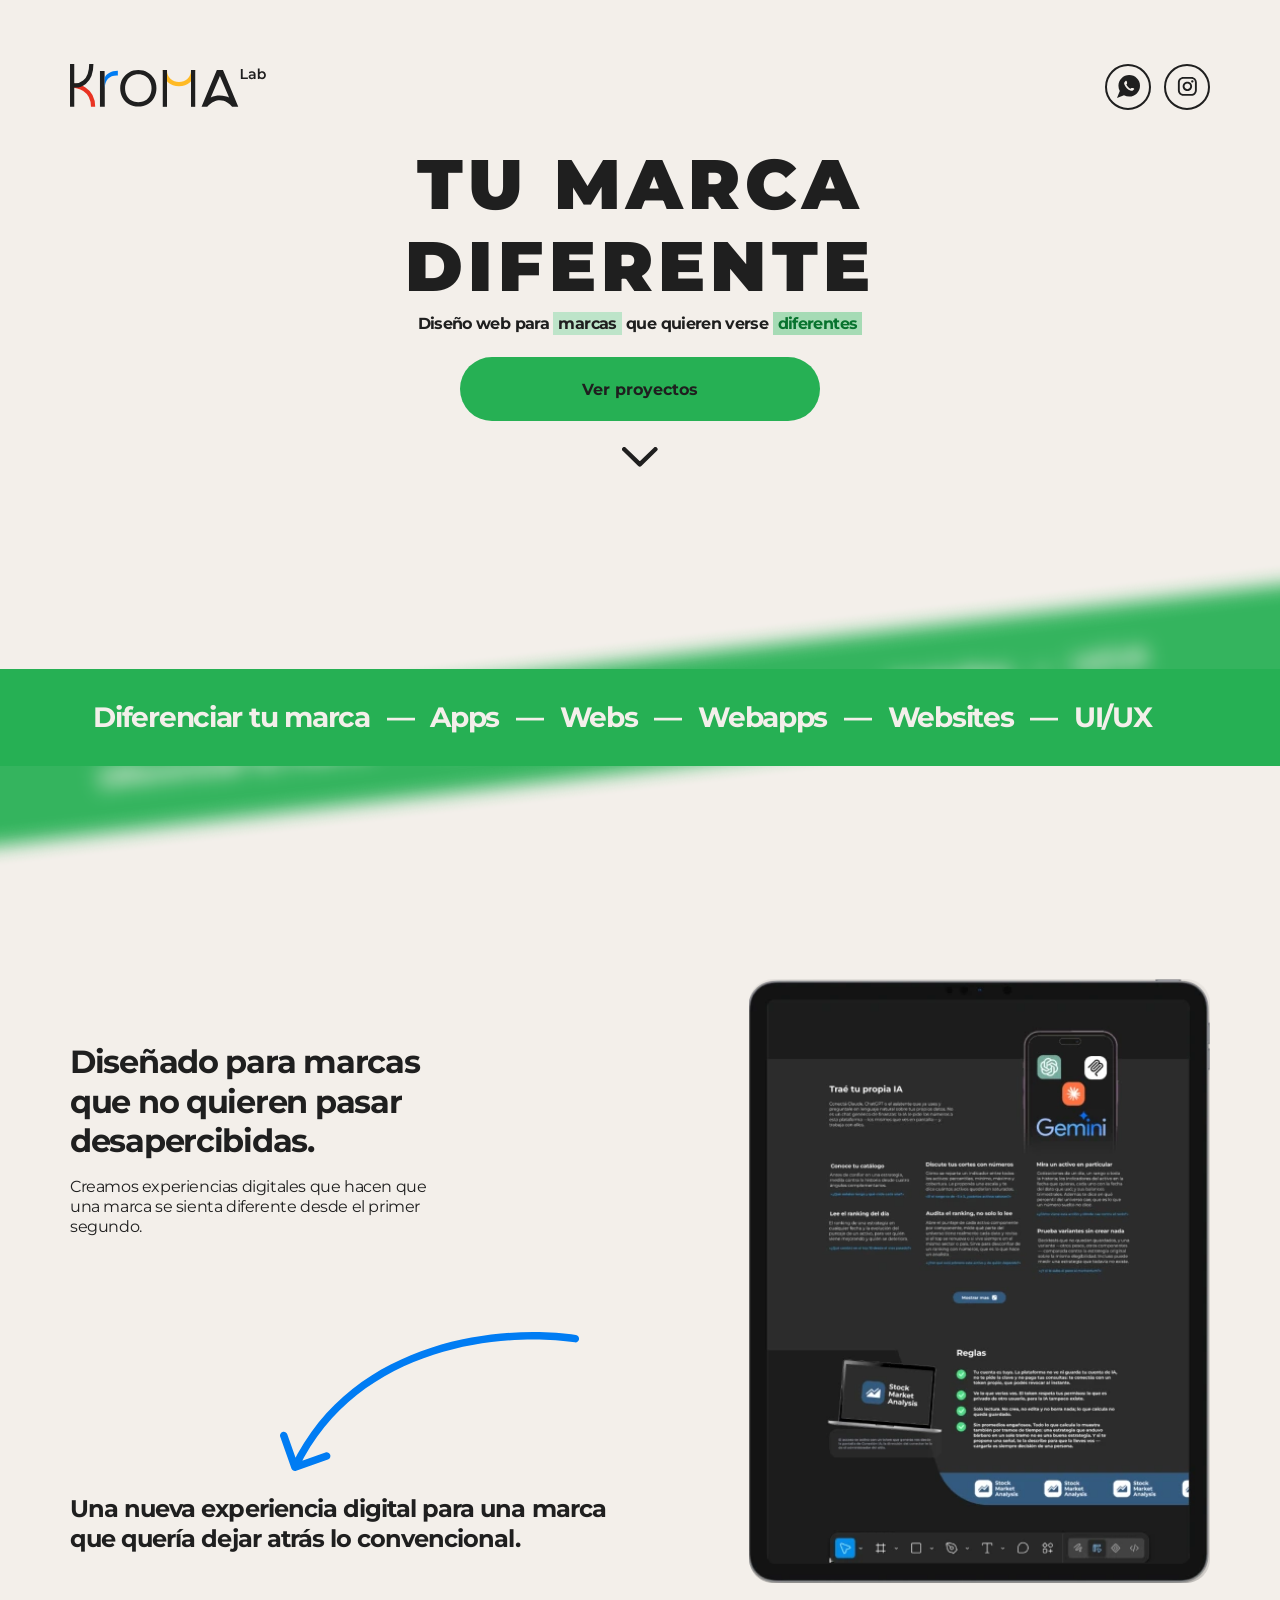
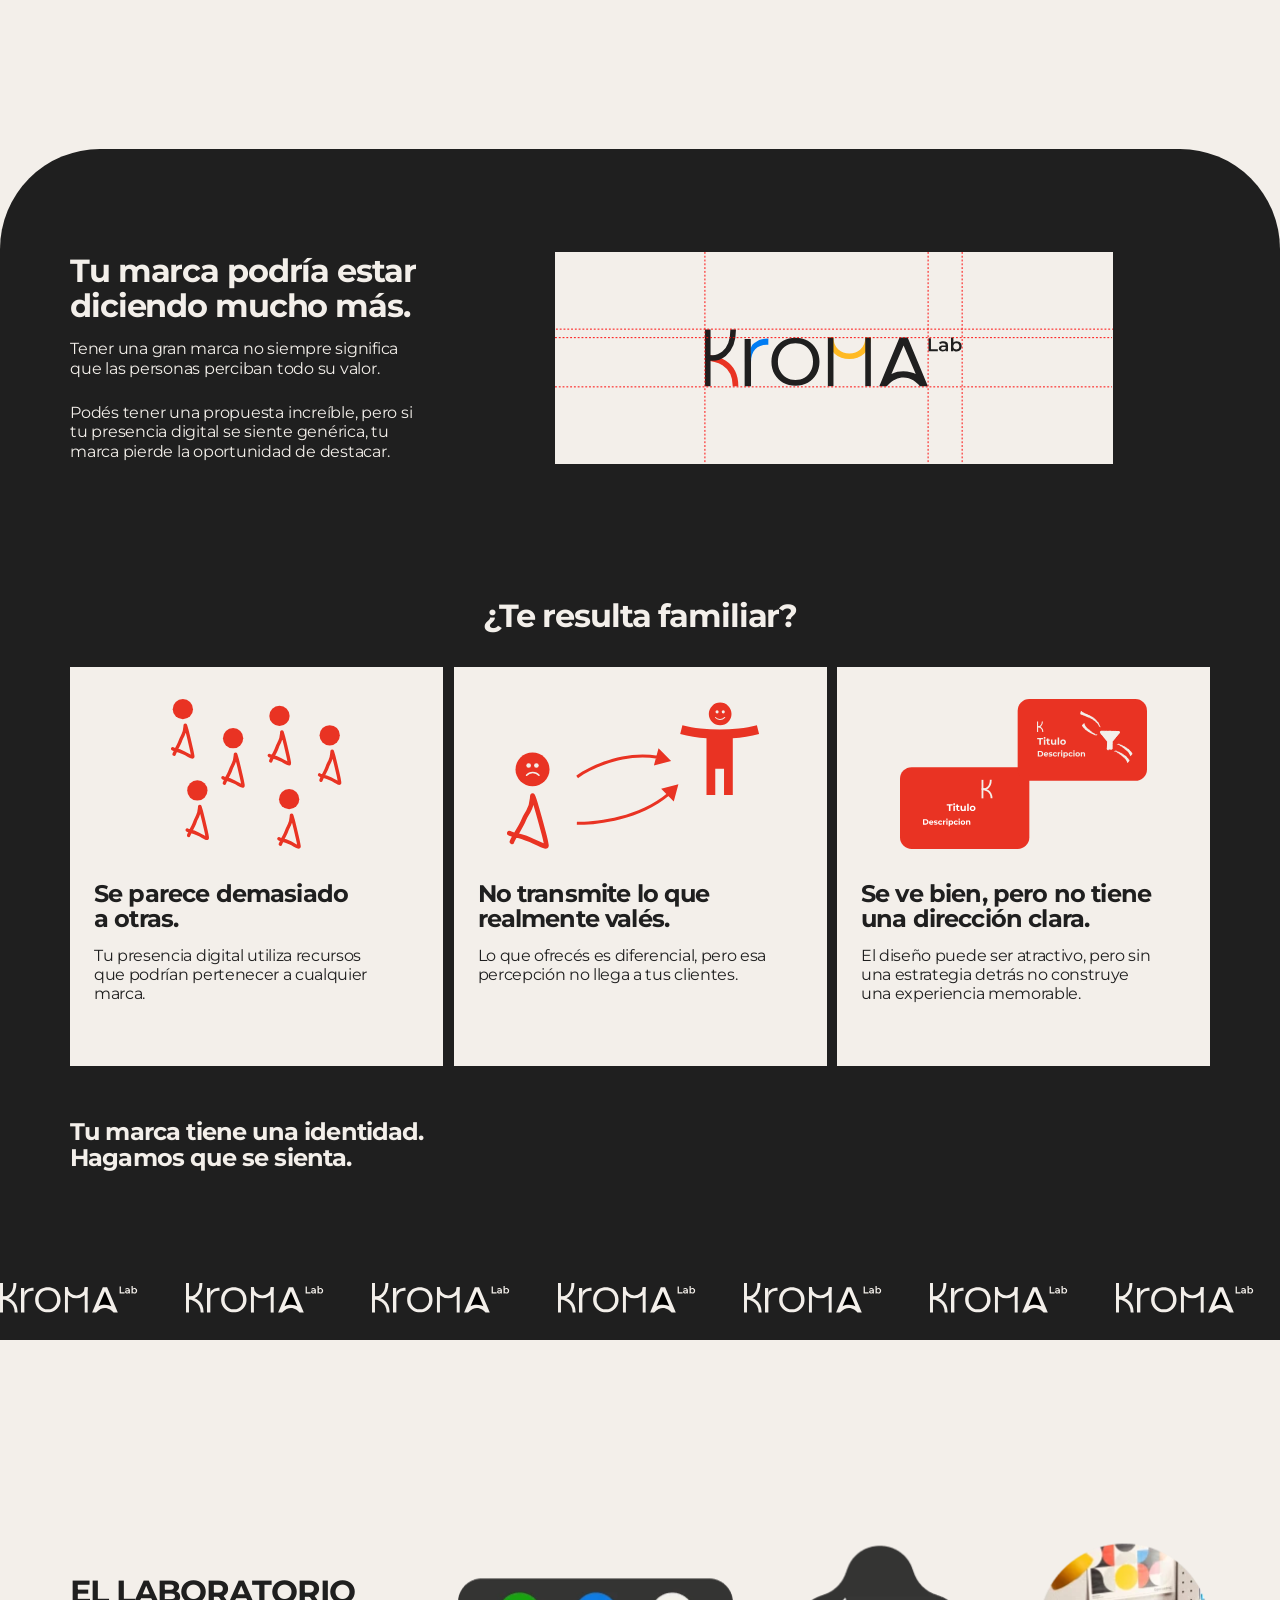
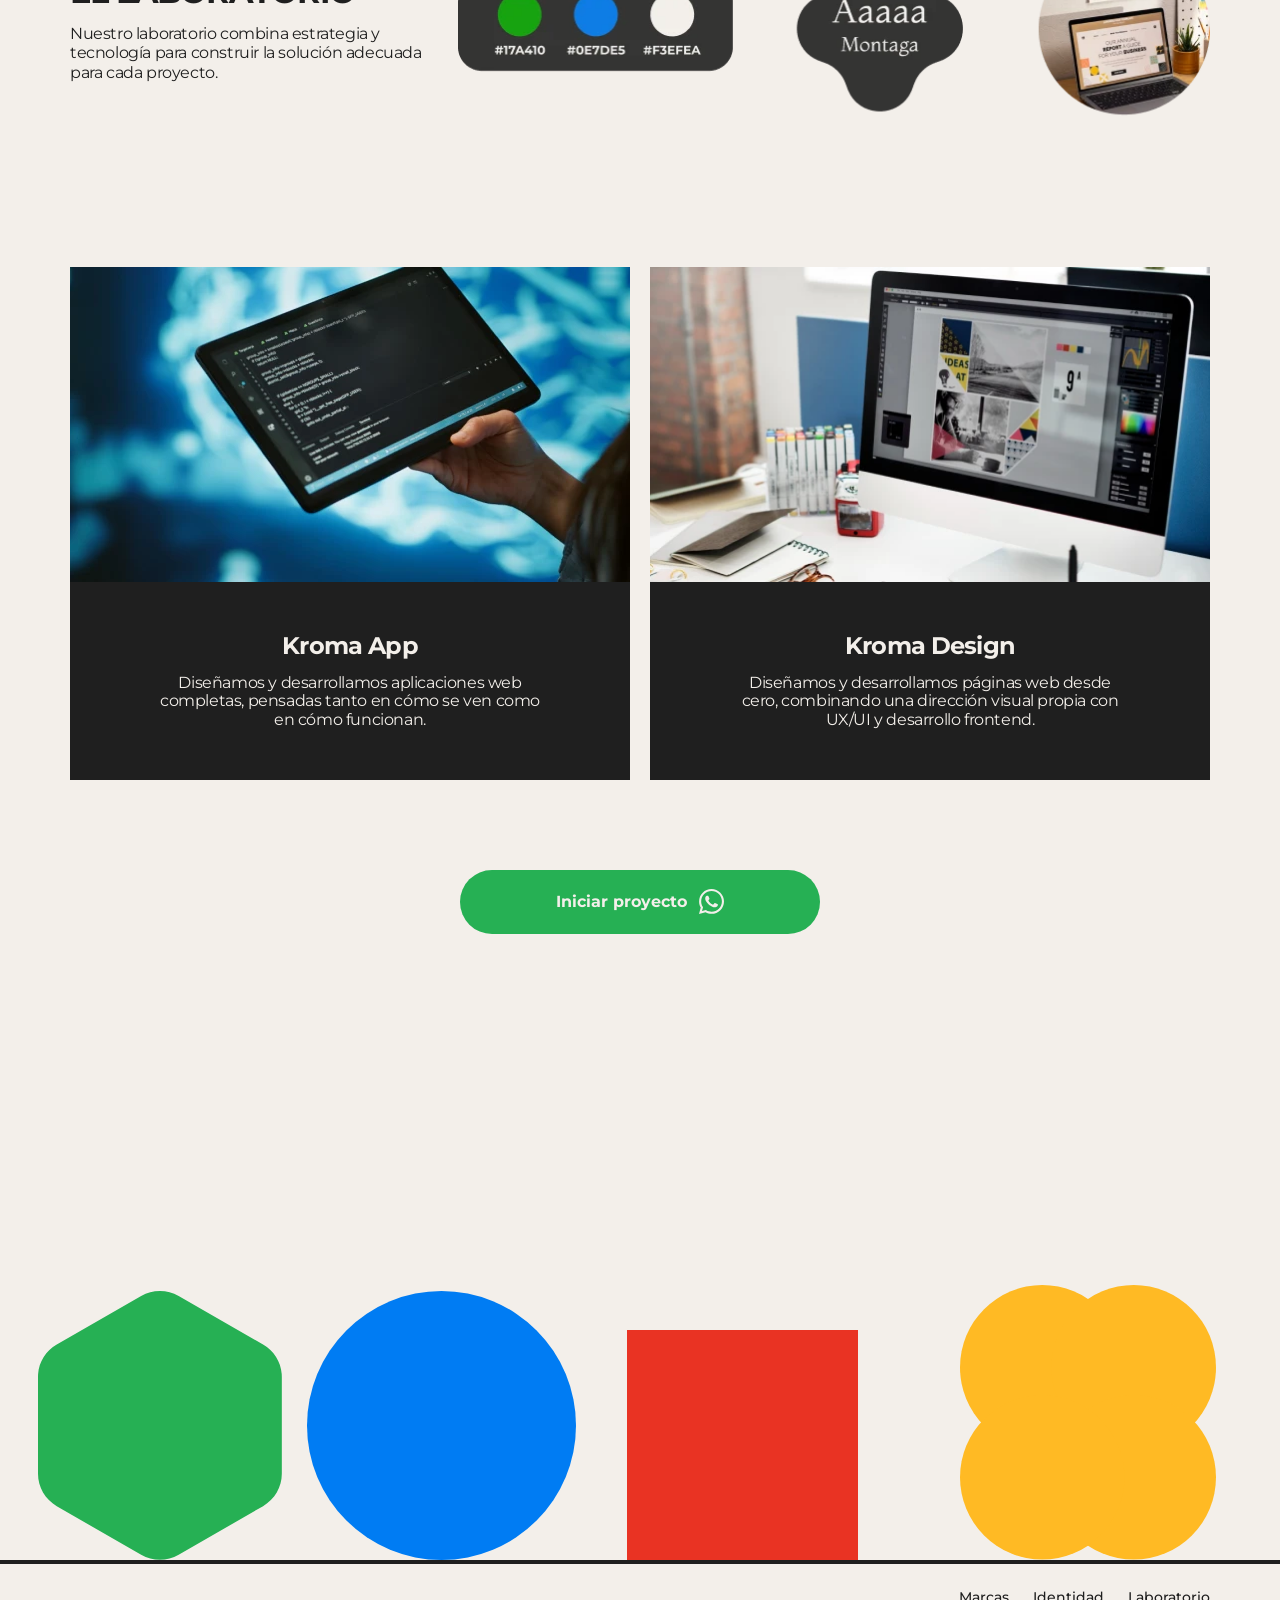
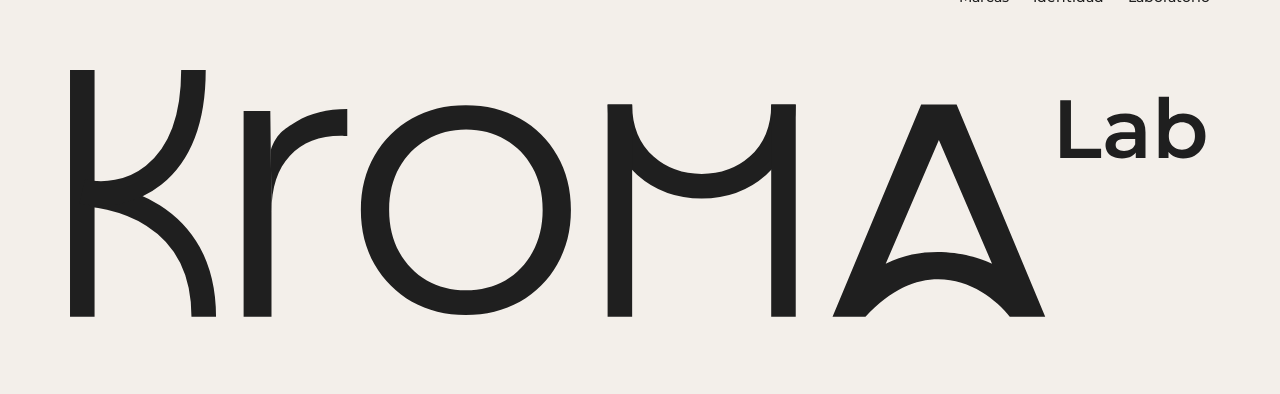
==== index.html @ a5d794af "first commit" ====
<!doctype html>
<html lang="es">
  <head>
    <meta charset="UTF-8" />
    <meta name="viewport" content="width=device-width, initial-scale=1.0" />
    <meta name="description" content="Kroma Lab — Diseño web para marcas diferentes." />
    <title>Kroma Lab — Tu marca diferente</title>
    <link rel="preconnect" href="https://fonts.googleapis.com" />
    <link rel="preconnect" href="https://fonts.gstatic.com" crossorigin />
    <link href="https://fonts.googleapis.com/css2?family=Montserrat:wght@500;600;700;800;900&display=swap" rel="stylesheet" />
    <link rel="stylesheet" href="css/styles.css" />
  </head>
  <body>
    <main class="hero" id="inicio">
      <header class="site-header">
        <a class="brand" href="#inicio" aria-label="Kroma Lab, inicio">
          <img src="assets/logos/logo-kroma-color.svg" alt="Kroma Lab" />
        </a>
        <nav class="social-links" aria-label="Redes sociales">
          <a href="https://wa.me/" target="_blank" rel="noreferrer" aria-label="WhatsApp">
            <img src="assets/icono-redes-sociales/whatsapp.svg" alt="" />
          </a>
          <a href="https://www.instagram.com/" target="_blank" rel="noreferrer" aria-label="Instagram">
            <img src="assets/icono-redes-sociales/instagram.svg" alt="" />
          </a>
        </nav>
      </header>

      <section class="hero-content" aria-labelledby="hero-title">
        <h1 id="hero-title" class="putty-title" data-putty>
          <span>Tu marca</span>
          <span>diferente</span>
        </h1>
        <p class="intro">Diseño web para <mark>marcas</mark> que quieren verse <mark>diferentes</mark></p>
        <a class="projects-button" href="#proyectos">
          <span class="button-label">Ver proyectos</span>
          <span class="button-blob" aria-hidden="true"></span>
        </a>
        <a class="scroll-arrow" href="#proyectos" aria-label="Ver proyectos">
          <img src="assets/flechas/flechas.svg" alt="" />
        </a>
      </section>

      <section class="ticker-area" id="proyectos" aria-label="Servicios de Kroma Lab">
        <div class="ticker ticker-shadow" aria-hidden="true">
          <div class="ticker-track">
            <span>Diferenciar tu marca <i>—</i> Apps <i>—</i> Webs <i>—</i> Webapps <i>—</i> Websites <i>—</i> UI/UX</span>
          </div>
        </div>
        <div class="ticker ticker-main">
          <div class="ticker-track">
            <span>Diferenciar tu marca <i>—</i> Apps <i>—</i> Webs <i>—</i> Webapps <i>—</i> Websites <i>—</i> UI/UX</span>
          </div>
        </div>
      </section>

      <section class="section-one" id="marcas" aria-labelledby="section-one-title">
        <div class="section-one-grid">
          <div class="section-one-copy scroll-reveal">
            <h2 id="section-one-title">Diseñado para marcas<br>que no quieren pasar<br>desapercibidas.</h2>
            <p>Creamos experiencias digitales que hacen que una marca se sienta diferente desde el primer segundo.</p>
          </div>

          <img class="section-arrow" src="assets/seccion1/flecha.svg?v=downleft" alt="" aria-hidden="true">

          <p class="section-one-statement scroll-reveal" style="--reveal-delay: 180ms">Una nueva experiencia digital para una marca que quería dejar atrás lo convencional.</p>

          <img class="device-showcase scroll-reveal scroll-reveal-scale" style="--reveal-delay: 140ms" src="assets/seccion1/tablet.webp" alt="Vista previa de una experiencia digital en tablet">
        </div>
      </section>

      <section class="section-two" id="identidad" aria-labelledby="section-two-title">
        <div class="section-two-grid">
          <div class="section-two-intro scroll-reveal">
            <h2 id="section-two-title">Tu marca podría estar<br>diciendo mucho más.</h2>
            <p>Tener una gran marca no siempre significa que las personas perciban todo su valor.</p>
            <p>Podés tener una propuesta increíble, pero si tu presencia digital se siente genérica, tu marca pierde la oportunidad de destacar.</p>
          </div>

          <img class="brand-grid-image scroll-reveal scroll-reveal-scale" style="--reveal-delay: 120ms" src="assets/seccion2/logo-kroma.svg" alt="Construcción de la identidad visual Kroma Lab">

          <h3 class="familiar-title scroll-reveal" style="--reveal-delay: 80ms">¿Te resulta familiar?</h3>

          <div class="problem-cards">
            <article class="problem-card scroll-reveal" style="--reveal-delay: 0ms">
              <img src="assets/seccion2/img-card-1.svg" alt="Ilustración de personas similares">
              <h4>Se parece demasiado<br>a otras.</h4>
              <p>Tu presencia digital utiliza recursos que podrían pertenecer a cualquier marca.</p>
            </article>
            <article class="problem-card scroll-reveal" style="--reveal-delay: 130ms">
              <img src="assets/seccion2/img-card-2.svg" alt="Ilustración de una marca sin dirección">
              <h4>No transmite lo que<br>realmente valés.</h4>
              <p>Lo que ofrecés es diferencial, pero esa percepción no llega a tus clientes.</p>
            </article>
            <article class="problem-card scroll-reveal" style="--reveal-delay: 260ms">
              <img src="assets/seccion2/img-card-3.svg" alt="Ilustración de tarjetas sin conexión">
              <h4>Se ve bien, pero no tiene<br>una dirección clara.</h4>
              <p>El diseño puede ser atractivo, pero sin una estrategia detrás no construye una experiencia memorable.</p>
            </article>
          </div>

          <p class="section-two-statement scroll-reveal" style="--reveal-delay: 140ms">Tu marca tiene una identidad.<br>Hagamos que se sienta.</p>
        </div>

        <div class="logo-ribbon scroll-reveal" style="--reveal-delay: 260ms" aria-hidden="true">
          <div class="logo-ribbon-track">
            <div class="logo-ribbon-set">
              <img src="assets/seccion2/logo-kroma-blanco.svg" alt=""><img src="assets/seccion2/logo-kroma-blanco.svg" alt=""><img src="assets/seccion2/logo-kroma-blanco.svg" alt=""><img src="assets/seccion2/logo-kroma-blanco.svg" alt=""><img src="assets/seccion2/logo-kroma-blanco.svg" alt=""><img src="assets/seccion2/logo-kroma-blanco.svg" alt=""><img src="assets/seccion2/logo-kroma-blanco.svg" alt=""><img src="assets/seccion2/logo-kroma-blanco.svg" alt=""><img src="assets/seccion2/logo-kroma-blanco.svg" alt=""><img src="assets/seccion2/logo-kroma-blanco.svg" alt=""><img src="assets/seccion2/logo-kroma-blanco.svg" alt=""><img src="assets/seccion2/logo-kroma-blanco.svg" alt="">
            </div>
            <div class="logo-ribbon-set">
              <img src="assets/seccion2/logo-kroma-blanco.svg" alt=""><img src="assets/seccion2/logo-kroma-blanco.svg" alt=""><img src="assets/seccion2/logo-kroma-blanco.svg" alt=""><img src="assets/seccion2/logo-kroma-blanco.svg" alt=""><img src="assets/seccion2/logo-kroma-blanco.svg" alt=""><img src="assets/seccion2/logo-kroma-blanco.svg" alt=""><img src="assets/seccion2/logo-kroma-blanco.svg" alt=""><img src="assets/seccion2/logo-kroma-blanco.svg" alt=""><img src="assets/seccion2/logo-kroma-blanco.svg" alt=""><img src="assets/seccion2/logo-kroma-blanco.svg" alt=""><img src="assets/seccion2/logo-kroma-blanco.svg" alt=""><img src="assets/seccion2/logo-kroma-blanco.svg" alt="">
            </div>
          </div>
        </div>
      </section>

      <section class="section-three" id="laboratorio" aria-labelledby="section-three-title">
        <div class="section-three-grid">
          <div class="section-three-copy scroll-reveal">
            <h2 id="section-three-title">EL LABORATORIO</h2>
            <p>Nuestro laboratorio combina estrategia y tecnología para construir la solución adecuada para cada proyecto.</p>
          </div>
          <img class="lab-image scroll-reveal scroll-reveal-scale" style="--reveal-delay: 120ms" src="assets/seccion3/lab.webp" alt="Universo visual de Kroma Lab">

          <div class="service-cards">
            <article class="service-card scroll-reveal" style="--reveal-delay: 80ms">
              <img src="assets/seccion3/KromaApp.webp" alt="Kroma App">
              <div>
                <h3>Kroma App</h3>
                <p>Diseñamos y desarrollamos aplicaciones web completas, pensadas tanto en cómo se ven como en cómo funcionan.</p>
              </div>
            </article>
            <article class="service-card scroll-reveal" style="--reveal-delay: 180ms">
              <img src="assets/seccion3/KromaDesign.webp" alt="Kroma Design">
              <div>
                <h3>Kroma Design</h3>
                <p>Diseñamos y desarrollamos páginas web desde cero, combinando una dirección visual propia con UX/UI y desarrollo frontend.</p>
              </div>
            </article>
          </div>

          <a class="projects-button lab-cta scroll-reveal" style="--reveal-delay: 230ms" href="https://wa.me/" target="_blank" rel="noreferrer">
            <span class="button-label">Iniciar proyecto <img src="assets/seccion3/icono-whatsapp.svg" alt=""></span>
            <span class="button-blob" aria-hidden="true"></span>
          </a>
        </div>
      </section>

      <section class="pre-footer-shapes" aria-label="Formas decorativas">
        <img class="pre-footer-geometry geometry-green" src="assets/seccion3/geometria4.svg" alt="">
        <img class="pre-footer-geometry geometry-blue" src="assets/seccion3/geometria3.svg" alt="">
        <img class="pre-footer-geometry geometry-red" src="assets/seccion3/geometria2.svg" alt="">
        <img class="pre-footer-geometry geometry-yellow" src="assets/seccion3/geometria1.svg" alt="">
      </section>

      <footer class="site-footer">
        <nav class="footer-nav scroll-reveal" aria-label="Navegación del pie de página">
          <a href="#marcas">Marcas</a>
          <a href="#identidad">Identidad</a>
          <a href="#laboratorio">Laboratorio</a>
        </nav>
        <img class="footer-logo scroll-reveal" style="--reveal-delay: 120ms" src="assets/seccion3/logo-kroma-negro.svg" alt="Kroma Lab">
      </footer>
    </main>
    <script src="js/script.js"></script>
  </body>
</html>
---- css/styles.css ----
:root {
  --cream: #f3efea;
  --ink: #1f1f1f;
  --green: #26b054;
  --red: #e93323;
  --blue: #007cf3;
  --yellow: #ffba24;
  --space-16: 16px;
  --space-24: 24px;
  --space-32: 32px;
}

* { box-sizing: border-box; }

html { scroll-behavior: smooth; }

body {
  margin: 0;
  overflow-x: hidden;
  background: var(--cream);
  color: var(--ink);
  font-family: "Montserrat", Arial, sans-serif;
}

.hero {
  --layout-width: 1140px;
  min-height: 100svh;
  position: relative;
  isolation: isolate;
  overflow: hidden;
}

.site-header {
  width: min(var(--layout-width), calc(100% - 3rem));
  margin: 0 auto;
  padding-top: clamp(2.25rem, 7.1vh, 5.5rem);
  display: grid;
  grid-template-columns: 1fr auto;
  align-items: flex-start;
}

.brand {
  display: block;
  overflow: hidden;
}

.brand img {
  display: block;
  width: clamp(153px, 15.4vw, 238px);
  height: auto;
}

.social-links { display: flex; gap: 13px; }
.social-links a {
  width: 46px;
  height: 46px;
  display: grid;
  place-items: center;
  border: 2px solid var(--ink);
  border-radius: 50%;
  transition: background-color .2s ease;
}
.social-links a:hover, .social-links a:focus-visible {
  background-color: rgb(31 31 31 / 30%);
}
.social-links img { width: 23px; height: 23px; display: block; }

.hero-content {
  position: relative;
  z-index: 2;
  width: min(var(--layout-width), calc(100% - 3rem));
  margin: 0 auto;
  min-height: 590px;
  padding-top: clamp(2.5rem, 4.1vh, 4rem);
  text-align: center;
  display: grid;
  grid-template-columns: repeat(12, 1fr);
  justify-items: center;
  align-content: start;
}

.hero-content > * { grid-column: 1 / -1; }

.putty-title {
  margin: 0;
  text-transform: uppercase;
  font-size: clamp(3.4rem, 5.45vw, 5.25rem);
  font-weight: 900;
  line-height: .99;
  letter-spacing: .075em;
  cursor: default;
  user-select: none;
}

.putty-title > span { display: block; }
.putty-line {
  display: flex;
  justify-content: center;
  padding: .18em 0 .25em;
  margin: -.18em 0 -.25em;
  overflow: visible;
}

.putty-letter {
  position: relative;
  display: inline-block;
  color: transparent;
  white-space: pre;
  cursor: default;
  z-index: 10;
}

.putty-drift {
  position: absolute;
  inset: 0;
  pointer-events: none;
  will-change: transform;
}

.putty-face {
  position: absolute;
  inset: 0;
  display: grid;
  place-items: center;
  color: var(--ink);
  transform-origin: 50% 58%;
  transition: all .8s cubic-bezier(.19, 1, .22, 1);
}

.putty-letter.is-active { z-index: 50; }

.putty-letter.is-active .putty-face {
  color: var(--putty-color);
  transform: translate3d(0, -26px, 0) rotate(var(--putty-rotation)) scale(1.25);
  transition: all .6s cubic-bezier(.175, .885, .32, 1.275);
}

.putty-letter.is-active.is-special::after {
  content: "";
  position: absolute;
  z-index: -1;
  inset: -5%;
  border: 2px dashed var(--putty-color);
  border-radius: 9px;
  transform: translateY(-26px) rotate(var(--putty-rotation)) scale(1.25);
  transition: all .3s ease;
}

.intro {
  margin: clamp(.8rem, 1.5vh, 1.3rem) 0 1.52rem;
  font-size: 16px;
  font-weight: 700;
  letter-spacing: -.04em;
}

mark { background: #bde4c9; color: var(--ink); padding: .11em .32em; }
mark:last-child { background: #a6dbb5; color: #08732e; }

.projects-button {
  position: relative;
  width: 360px;
  height: 64px;  
  border-radius: 52px;
  display: inline-grid;
  place-items: center;
  color: var(--ink);
  text-decoration: none;
  font-size: 16px;
  font-weight: 700;
  transition: transform .5s ease;
}

.button-label { position: relative; z-index: 1; }

.button-blob {
  position: absolute;
  z-index: -1;
  inset: 0;
  display: block;
  border-radius: 32px;
  background: var(--button-color, var(--green));
  will-change: inset, background-color;
  transition: inset .7s cubic-bezier(.23,1,.32,1), background-color .5s ease;
}

.projects-button:hover, .projects-button:focus-visible {
  transform: translateY(-1px);
}

.projects-button:hover .button-blob, .projects-button:focus-visible .button-blob {
  inset: -10px;
  border-radius: 42px;
}

.scroll-arrow { display: block; width: 36px; margin: 1.62rem auto 0; }
.scroll-arrow img { display: block; width: 100%; transition: transform .25s ease; }
.scroll-arrow:hover img { transform: translateY(5px); }

.ticker-area {
  position: relative;
  z-index: 1;
  left: 50%;
  width: 100vw;
  height: 190px;
  margin-top: -52px;
  transform: translateX(-50%);
  overflow: visible;
}

.ticker {
  position: absolute;
  left: 0;
  width: 100%;
  display: flex;
  align-items: center;
  white-space: nowrap;
  background: var(--green);
  color: var(--cream);
  font-size: clamp(1.25rem, 2.2vw, 2.15rem);
  font-weight: 700;
  letter-spacing: -.045em;
  overflow: hidden;
}

.ticker-track {
  display: flex;
  width: 100%;
  justify-content: center;
  transform: translateX(0);
}

.ticker-track span { display: block; padding-right: 2.2rem; }
.ticker i { font-style: normal; padding: 0 .36em; }
.ticker-shadow {
  height: 110px;
  top: 12px;
  left: -8vw;
  width: 116vw;
  transform: rotate(-6.66deg);
  filter: blur(9.8px);
  opacity: .93;
}

.ticker-main { height: 97px; bottom: 72px; }

@keyframes ticker-scroll {
  to { transform: translateX(-50%); }
}

.section-one {
  padding: clamp(5rem, 10vw, 9.5rem) 1.5rem clamp(6rem, 12vw, 11rem);
  background: var(--cream);
}

.section-one-grid {
  width: min(1140px, 100%);
  min-height: 630px;
  margin: 0 auto;
  display: grid;
  grid-template-columns: repeat(12, 1fr);
  column-gap: 24px;
  position: relative;
}

.section-one-copy { grid-column: 1 / span 5; padding-top: 4.75rem; }
.section-one-copy h2, .section-one-statement { margin: 0; letter-spacing: -.04em; }
.section-one-copy h2 { font-size: 32px; line-height: 1.24; font-weight: 700; }
.section-one-copy p { max-width: 385px; margin: var(--space-16) 0 0; font-size: 16px; line-height: 1.25; font-weight: 400; letter-spacing: -.025em; }

.section-arrow {
  grid-column: 3 / span 4;
  align-self: center;
  width: min(300px, 100%);
  margin: 4.5rem 0 0 1rem;
}

.section-one-statement {
  grid-column: 1 / span 6;
  align-self: end;
  max-width: 560px;
  padding-bottom: 2.65rem;
  font-size: 24px;
  line-height: 1.24;
  font-weight: 700;
}

.device-showcase {
  grid-column: 8 / span 5;
  grid-row: 1 / span 3;
  align-self: center;
  width: min(100%, 470px);
  height: auto;
  display: block;
}

.tablet-camera { position: absolute; z-index: 2; top: 5px; left: 50%; width: 45px; height: 7px; border-radius: 8px; background: #090909; transform: translateX(-50%); }
.tablet-camera::after { content: ""; position: absolute; top: 2px; right: 7px; width: 4px; height: 4px; border-radius: 50%; background: #151c26; }
.tablet-screen { position: relative; height: 100%; overflow: hidden; border-radius: 9px; background: #1e1e1e; color: #f3efea; }
.screen-topbar { height: 10.5%; background: #181818; border-bottom: 1px solid #292929; }
.screen-hero { height: 28%; padding: 2rem 3.4rem; display: flex; justify-content: space-between; background: #272727; }
.screen-copy { width: 47%; display: grid; align-content: center; gap: .45rem; font-size: clamp(7px, .65vw, 10px); }
.screen-copy strong { font-size: clamp(10px, .8vw, 14px); }
.screen-copy span { line-height: 1.3; color: #d0d0d0; }
.phone-card { width: 33%; padding: .9rem .6rem; border: 2px solid #725f73; border-radius: 18px; background: #191919; box-shadow: 0 0 0 3px #302a31; display: grid; grid-template-columns: repeat(3, 1fr); gap: .35rem; align-content: start; }
.phone-dot { aspect-ratio: 1; border-radius: 5px; background: #40a98d; }
.phone-dot:nth-child(2) { background: #f57b39; }.phone-dot:nth-child(3) { background: #397fd5; }
.phone-card b { grid-column: 1 / -1; color: #70a8f7; text-align: center; font-size: clamp(11px, 1.25vw, 19px); margin-top: .75rem; }
.screen-columns { height: 20%; padding: 1.8rem 3.4rem; display: grid; grid-template-columns: repeat(3, 1fr); gap: 1.1rem; background: #272727; }
.screen-columns span { background: repeating-linear-gradient(to bottom, #d0d0d0 0 2px, transparent 2px 7px); opacity: .55; }
.screen-bottom { height: 30%; padding: 1rem 3.4rem; display: grid; grid-template-columns: 1fr 1.3fr; gap: 1.25rem; background: #171717; }
.screen-laptop { align-self: center; padding: 1rem; border: 2px solid #555; color: #e8e8e8; font-size: clamp(8px, .7vw, 12px); font-weight: 700; transform: rotate(5deg); }
.screen-rules { display: grid; align-content: center; gap: .55rem; font-size: clamp(8px, .75vw, 12px); }.screen-rules i { height: 5px; border-radius: 5px; background: #27b054; }
.screen-toolbar { position: absolute; bottom: 1.1rem; left: 50%; display: flex; gap: .7rem; padding: .55rem .8rem; border-radius: 7px; background: #303030; transform: translateX(-50%); }.screen-toolbar i { width: 10px; height: 10px; border: 1px solid #929292; border-radius: 2px; }.screen-toolbar i:first-child { background: #007cf3; border-color: #007cf3; }

.section-two {
  overflow: hidden;
  padding: clamp(4rem, 8vw, 7.5rem) 1.5rem 0;
  border-radius: 100px 100px 0 0;
  background: var(--ink);
  color: var(--cream);
}

.scroll-reveal {
  transition: opacity .9s cubic-bezier(.19, 1, .22, 1) var(--reveal-delay, 0ms), transform .9s cubic-bezier(.19, 1, .22, 1) var(--reveal-delay, 0ms);
}

.motion-ready .scroll-reveal { opacity: 0; transform: translate3d(0, 42px, 0); }
.motion-ready .scroll-reveal.scroll-reveal-scale { transform: translate3d(0, 42px, 0) scale(.96); }
.motion-ready .scroll-reveal.is-visible { opacity: 1; transform: translate3d(0, 0, 0); }

.section-two-grid {
  width: min(1140px, 100%);
  margin: 0 auto;
  display: grid;
  grid-template-columns: repeat(12, 1fr);
  column-gap: var(--space-24);
  row-gap: var(--space-32);
}

.section-two-intro { grid-column: 1 / span 4; align-self: center; }
.section-two-intro h2, .familiar-title, .section-two-statement { margin: 0; font-weight: 700; letter-spacing: -.035em; }
.section-two-intro h2 { font-size: 32px; line-height: 1.08; }
.section-two-intro p { max-width: 360px; margin: var(--space-16) 0 0; font-size: 16px; line-height: 1.23; font-weight: 400; letter-spacing: -.015em; }
.section-two-intro p + p { margin-top: var(--space-24); }

.brand-grid-image { grid-column: 6 / span 6; width: 100%; align-self: center; display: block; }
.familiar-title { grid-column: 1 / -1; text-align: center; margin-top: 100px; font-size: 32px; }

.problem-cards { grid-column: 1 / -1; display: grid; grid-template-columns: repeat(3, 373px); justify-content: space-between; gap: 0; }
.problem-card { width: 373px; height: 399px; padding: var(--space-32) var(--space-24) var(--space-24); background: var(--cream); color: var(--ink); display: flex; flex-direction: column; }
.problem-card img { width: 100%; height: 150px; margin-bottom: var(--space-32); object-fit: contain; object-position: center; }
.problem-card h4 { margin: 0; font-size: 24px; line-height: 1.05; font-weight: 700; letter-spacing: -.035em; }
.problem-card p { margin: var(--space-16) 0 0; max-width: 300px; font-size: 16px; line-height: 1.18; font-weight: 400; letter-spacing: -.02em; }

.section-two-statement { grid-column: 1 / span 6; margin: 1.35rem 0 4rem; font-size: 24px; line-height: 1.08; }
.logo-ribbon { width: 100vw; margin-left: calc(50% - 50vw); overflow: hidden; padding: 3rem 0 1.65rem; }
.logo-ribbon-track { display: flex; width: max-content; animation: logo-ribbon-scroll 40s linear infinite paused; will-change: transform; }
.section-two.is-visible .logo-ribbon-track { animation-play-state: running; }
.logo-ribbon-set { min-width: 100vw; display: flex; align-items: center; justify-content: space-between; gap: 3rem; padding-right: 3rem; }
.logo-ribbon img { width: 138px; height: auto; flex: 0 0 auto; }

@keyframes logo-ribbon-scroll { to { transform: translateX(-50%); } }

.section-three { padding: clamp(6rem, 11vw, 10rem) 1.5rem 12px; background: var(--cream); }
.section-three-grid { width: min(1140px, 100%); margin: 0 auto; display: grid; grid-template-columns: repeat(12, 1fr); column-gap: var(--space-24); row-gap: clamp(3.5rem, 7vw, 6rem); }
.section-three-copy { grid-column: 1 / span 4; align-self: center; }
.section-three-copy h2 { margin: 0; font-size: 32px; line-height: 1; font-weight: 700; letter-spacing: -.035em; }
.section-three-copy p { max-width: 360px; margin: var(--space-16) 0 0; font-size: 16px; line-height: 1.23; font-weight: 400; letter-spacing: -.025em; }
.lab-image { grid-column: 5 / span 8; align-self: center; width: 100%; height: auto; display: block; }
.service-cards { grid-column: 1 / -1; display: grid; grid-template-columns: repeat(2, 1fr); gap: 20px; }
.service-card { overflow: hidden; background: var(--ink); color: var(--cream); text-align: center; }
.service-card > img { width: 100%; aspect-ratio: 560 / 315; object-fit: cover; display: block; }
.service-card > div { min-height: 198px; padding: var(--space-32) 4rem; display: grid; justify-items: center; align-content: center; }
.service-card h3 { margin: 0; font-size: 24px; line-height: 1.05; font-weight: 700; letter-spacing: -.035em; }
.service-card p { max-width: 400px; margin: var(--space-16) 0 0; font-size: 16px; line-height: 1.16; font-weight: 400; letter-spacing: -.025em; }
.lab-cta { --button-color: var(--green); z-index: 0; isolation: isolate; grid-column: 5 / span 4; justify-self: center; color: var(--cream); text-align: center; }
.lab-cta .button-blob { background: var(--green); }
.lab-cta:hover .button-blob, .lab-cta:focus-visible .button-blob { background: var(--button-color, var(--green)); }
.lab-cta .button-label { display: inline-flex; align-items: center; justify-content: center; gap: .7rem; }
.lab-cta .button-label img { width: 25px; height: 25px; }

.pre-footer-shapes {
  position: relative;
  height: min(48vw, 690px);
  min-height: 430px;
  overflow: hidden;
  background: var(--cream);
}

.pre-footer-geometry {
  position: absolute;
  display: block;
  max-width: none;
}

.geometry-green { width: clamp(200px, 19vw, 390px); left: 3%; bottom: 0; }
.geometry-blue { width: clamp(230px, 21vw, 420px); left: 24%; bottom: 0; }
.geometry-red { width: clamp(190px, 18vw, 365px); left: 49%; bottom: 0; }
.geometry-yellow { width: clamp(230px, 20vw, 385px); left: 75%; bottom: 0; }

.site-footer {
  border-top: 4px solid var(--ink);
  background: var(--cream);
  padding: var(--space-24) 1.5rem clamp(3rem, 6vw, 6rem);
}

.footer-nav {
  width: min(1140px, 100%);
  margin: 0 auto clamp(2.5rem, 5vw, 5rem);
  display: flex;
  justify-content: flex-end;
  gap: var(--space-24);
}

.footer-nav a {
  color: var(--ink);
  font-size: 14px;
  font-weight: 500;
  text-decoration: none;
  transition: color .2s ease;
}

.footer-nav a:hover, .footer-nav a:focus-visible { color: var(--green); }
.footer-logo { width: min(1140px, 100%); height: auto; display: block; margin: 0 auto; }

@media (max-width: 700px) {
  .site-header { width: min(100% - 2.5rem, var(--layout-width)); padding-top: 2rem; }
  .hero-content { width: min(100% - 2.5rem, var(--layout-width)); min-height: 530px; padding: 5rem 0 0; }
  .putty-title { font-size: clamp(3.1rem, 15vw, 4.6rem); }
  .intro { max-width: 340px; margin-left: auto; margin-right: auto; line-height: 1.5; }
  .ticker-area { height: 150px; margin-top: -30px; }
  .ticker-shadow { height: 90px; }
  .ticker-main { height: 72px; }
  .section-one { padding-inline: 1.25rem; }
  .section-one-grid { min-height: auto; display: flex; flex-direction: column; gap: 2.5rem; }
  .section-one-copy { padding-top: 0; }.section-one-copy h2 { font-size: 28px; }
  .section-arrow { align-self: center; margin: -1rem 0; transform: rotate(-18deg); }
  .section-one-statement { padding-bottom: 0; font-size: 22px; }
  .device-showcase { width: min(100%, 430px); align-self: center; }
  .section-two { padding: 4rem 1.25rem 0; border-radius: 54px 54px 0 0; }
  .section-two-grid { display: flex; flex-direction: column; gap: 2rem; }
  .section-two-intro h2 { font-size: 32px; }.section-two-intro p { font-size: 16px; }
  .brand-grid-image { width: 100%; }.familiar-title { align-self: stretch; margin-top: 48px; font-size: 32px; text-align: left; }
  .problem-cards { grid-template-columns: 1fr; gap: 12px; }.problem-card { width: 100%; height: 399px; }
  .section-two-statement { margin: 1rem 0 0; font-size: 24px; }.logo-ribbon { padding-inline: 0; }.logo-ribbon-set { gap: 1.75rem; padding-right: 1.75rem; }.logo-ribbon img { width: 132px; }
  .section-three { padding-inline: 1.25rem; }.section-three-grid { display: flex; flex-direction: column; gap: 3rem; }
  .lab-image { width: 100%; }.service-cards { grid-template-columns: 1fr; gap: var(--space-24); }.service-card > div { min-height: 190px; padding-inline: var(--space-24); }.lab-cta { align-self: center; }
  .pre-footer-shapes { min-height: 320px; height: 78vw; }.geometry-green { left: -14%; }.geometry-blue { left: 18%; }.geometry-red { left: 52%; }.geometry-yellow { left: 80%; }
  .site-footer { padding-inline: 1.25rem; }.footer-nav { justify-content: flex-start; flex-wrap: wrap; margin-bottom: 2.5rem; }
}

@media (prefers-reduced-motion: reduce) {
  *, *::before, *::after { scroll-behavior: auto !important; transition-duration: .01ms !important; animation-duration: .01ms !important; }
  .logo-ribbon-track { animation: logo-ribbon-scroll 40s linear infinite !important; }
}
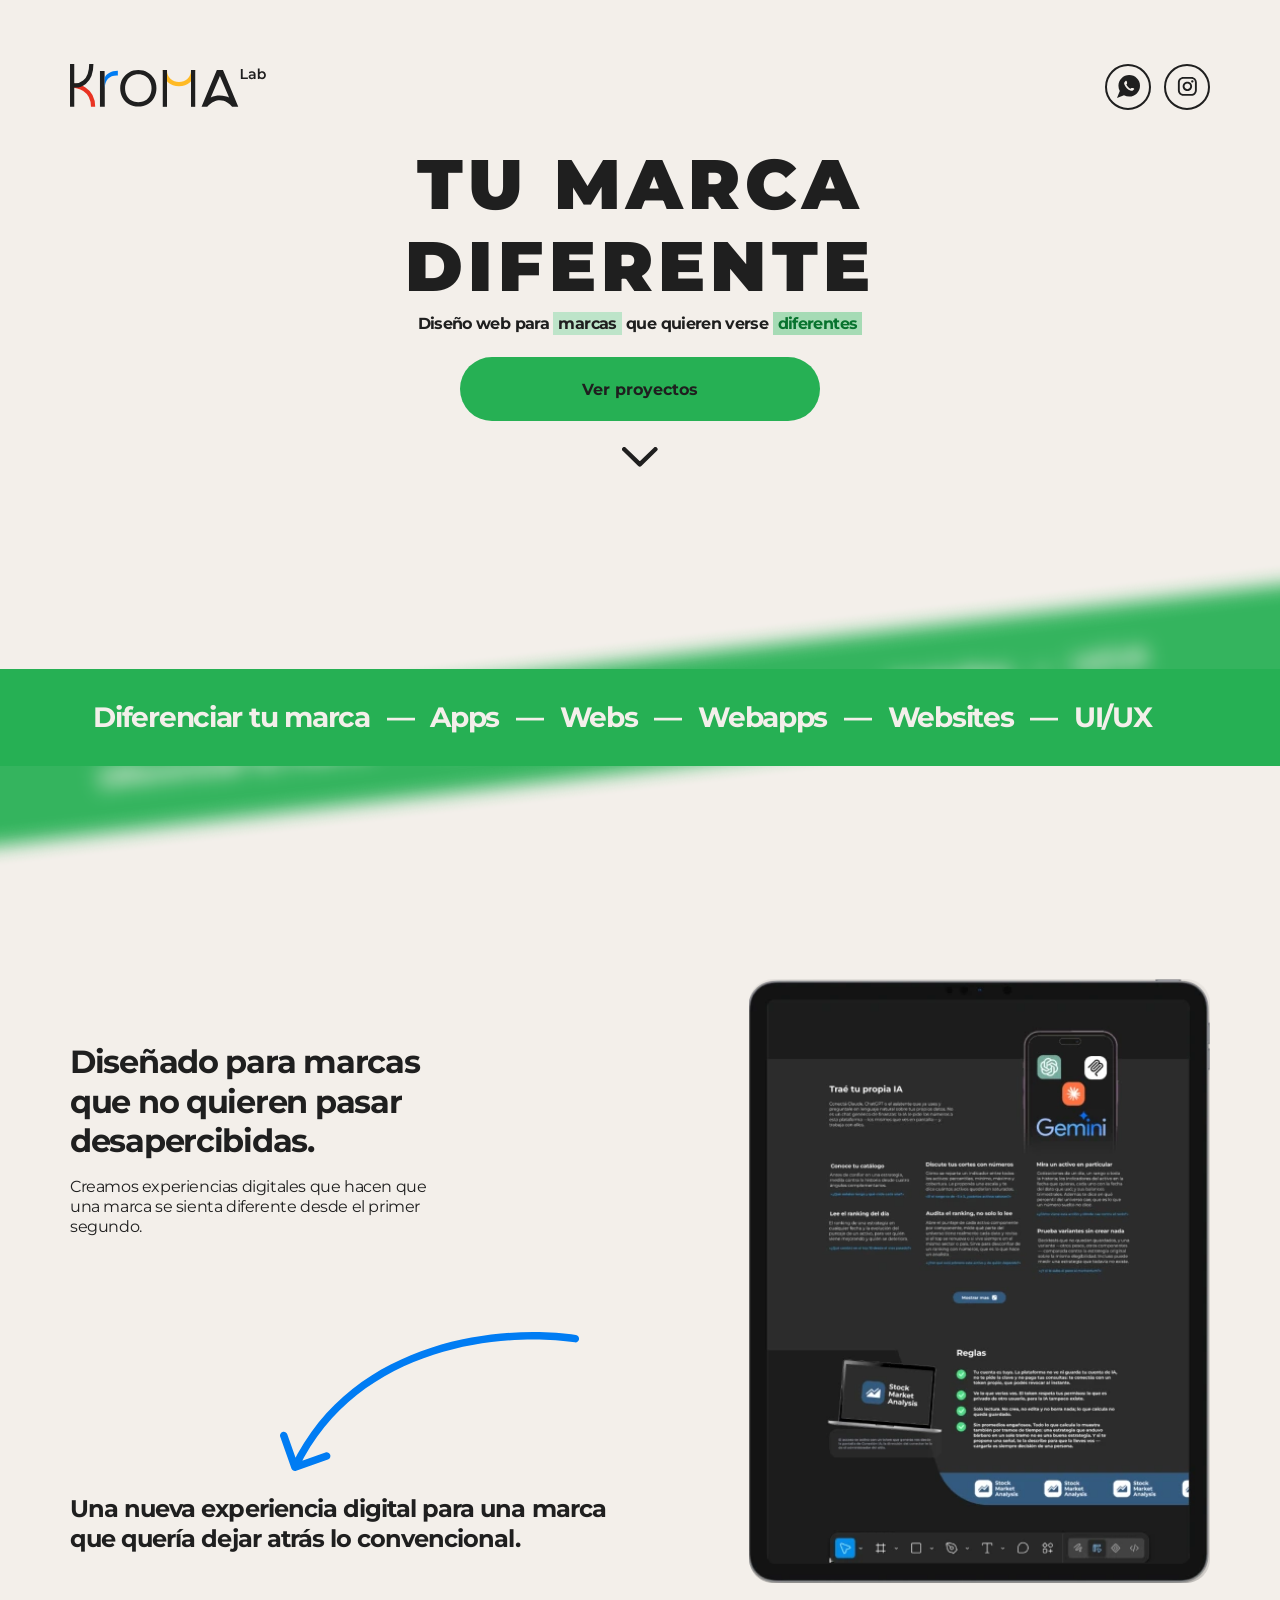
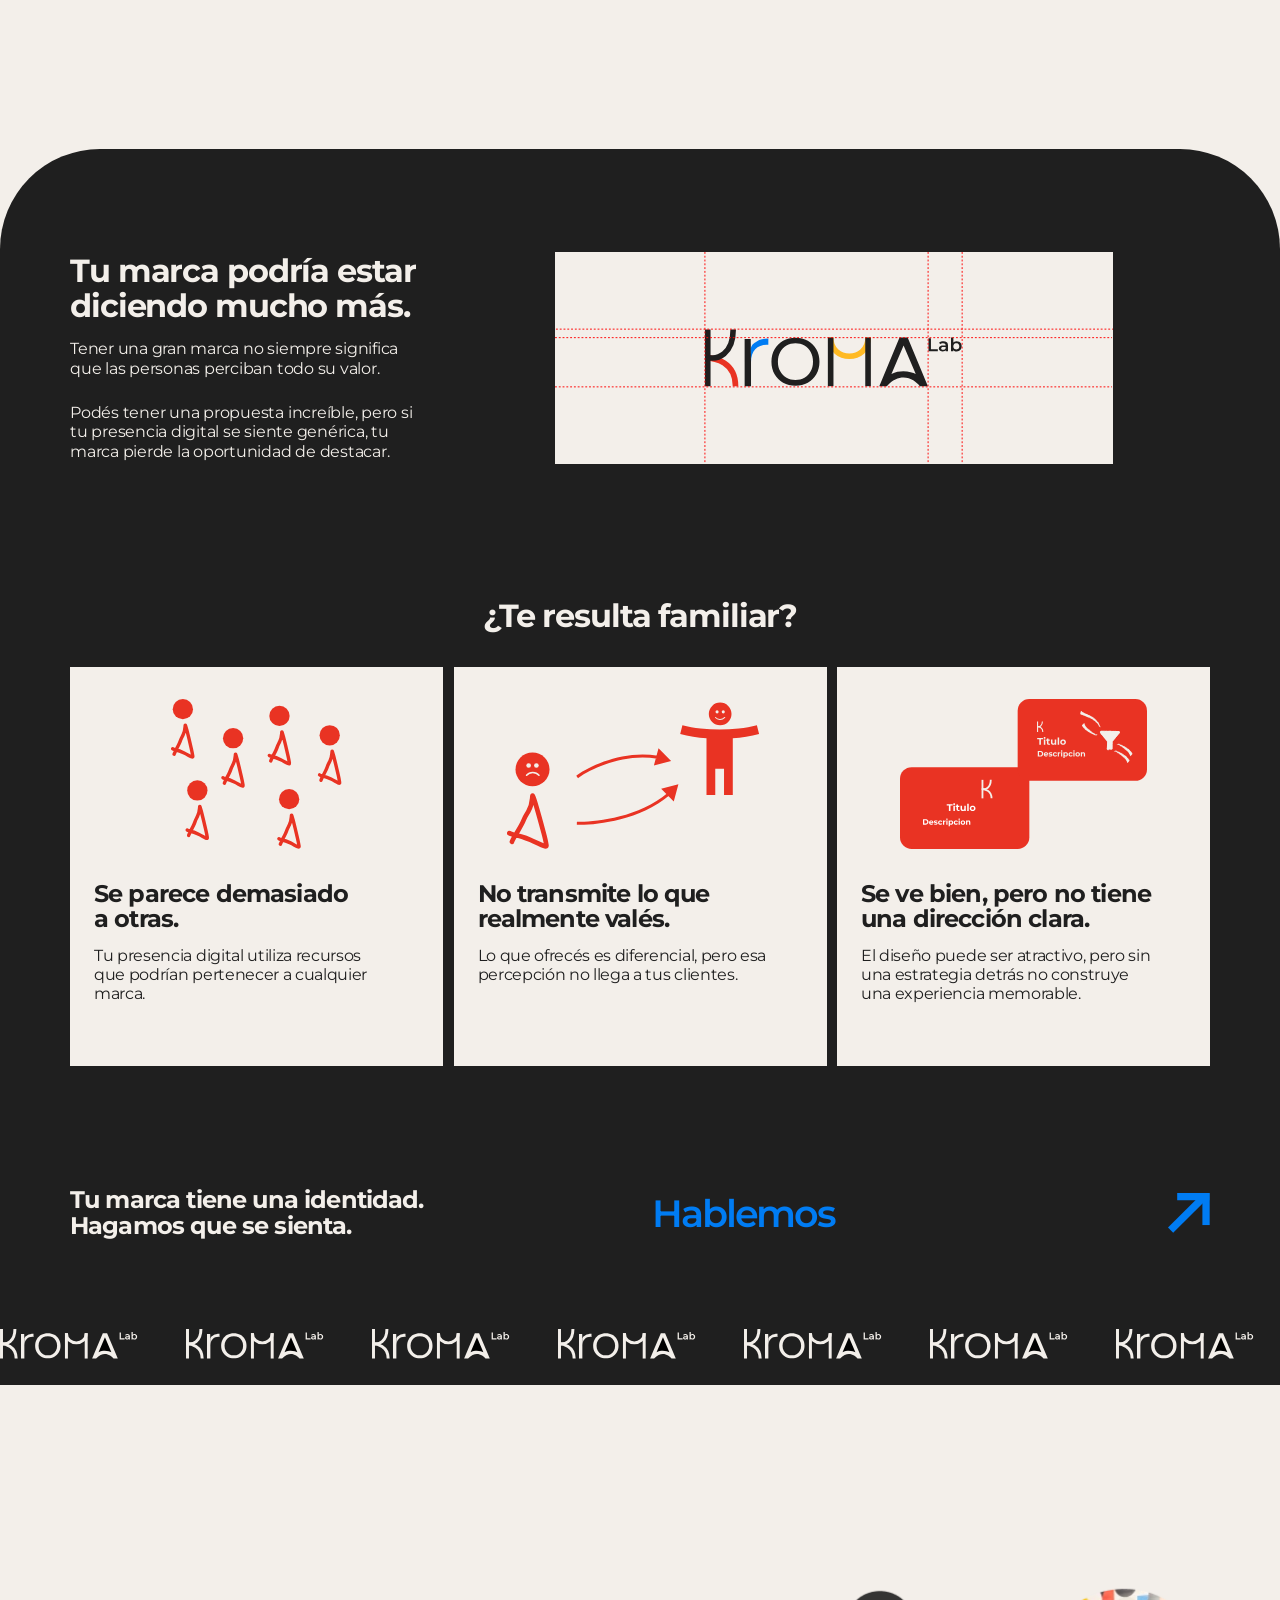
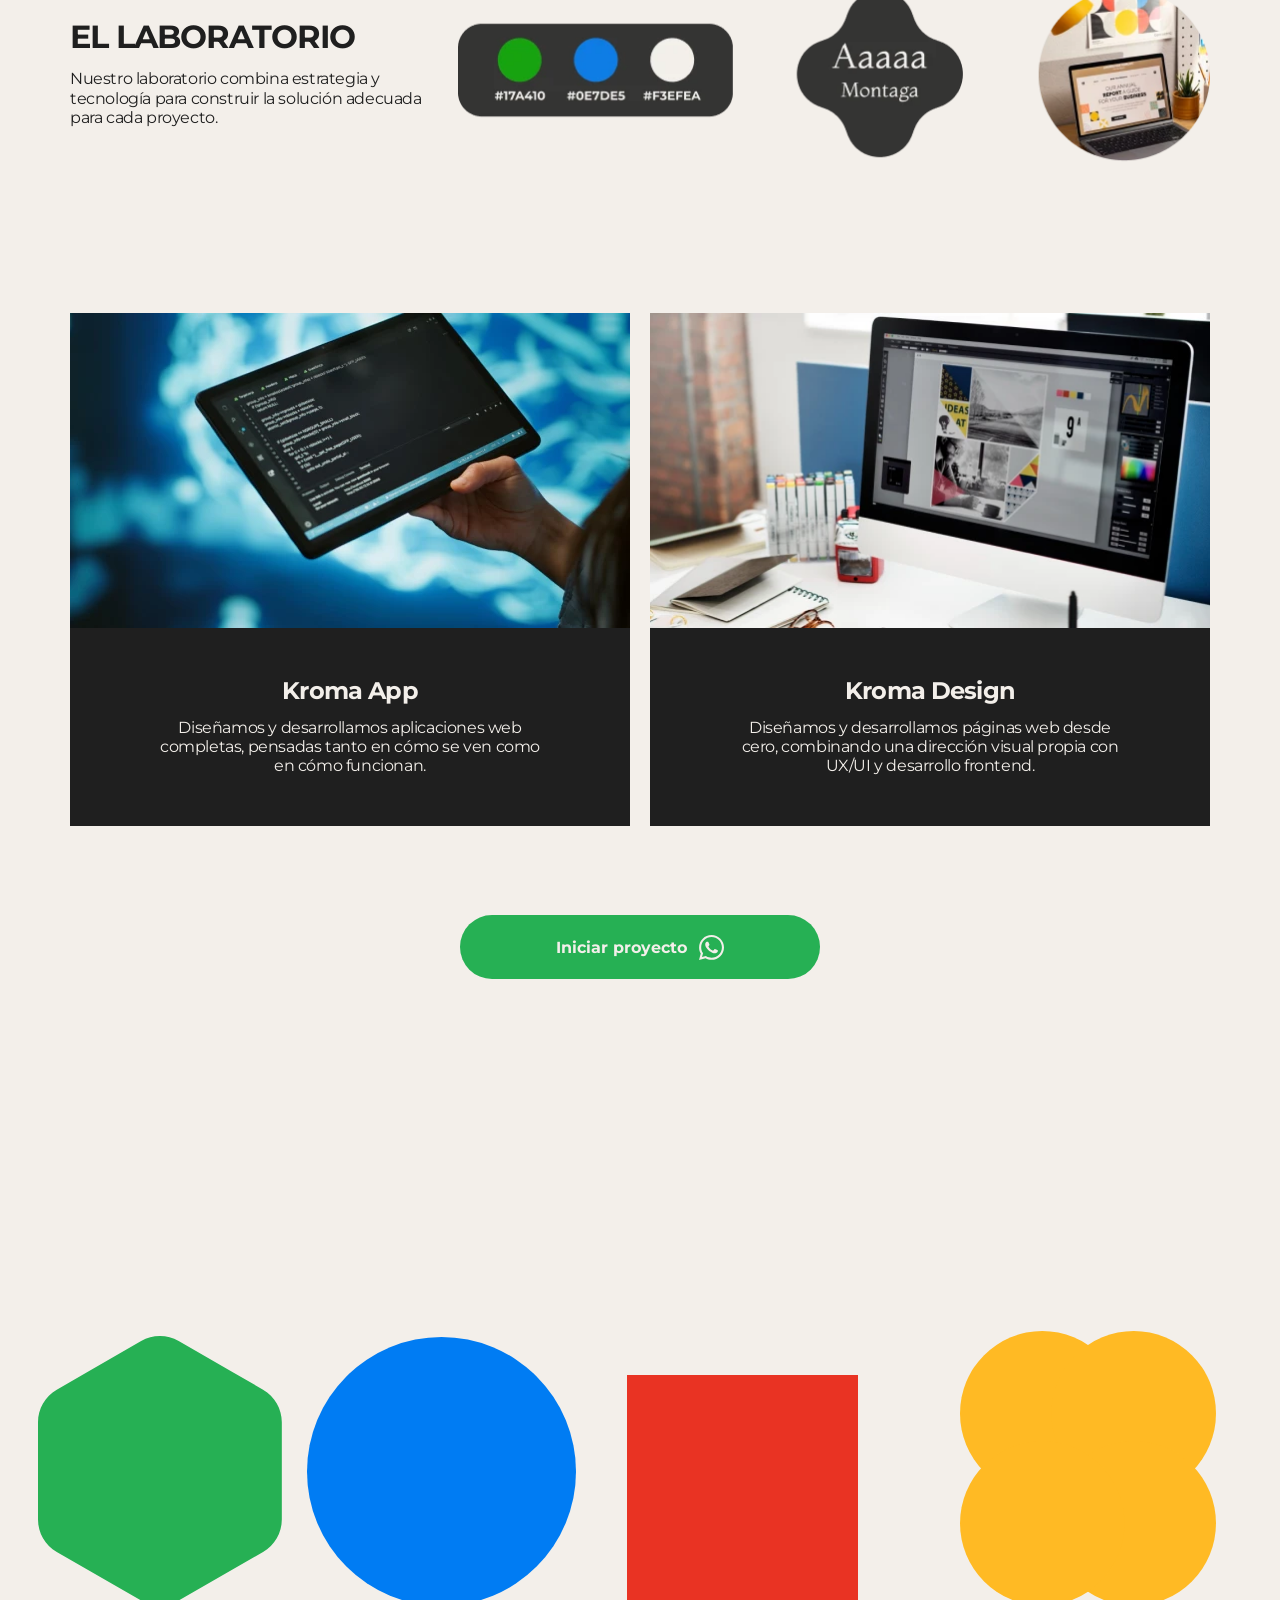
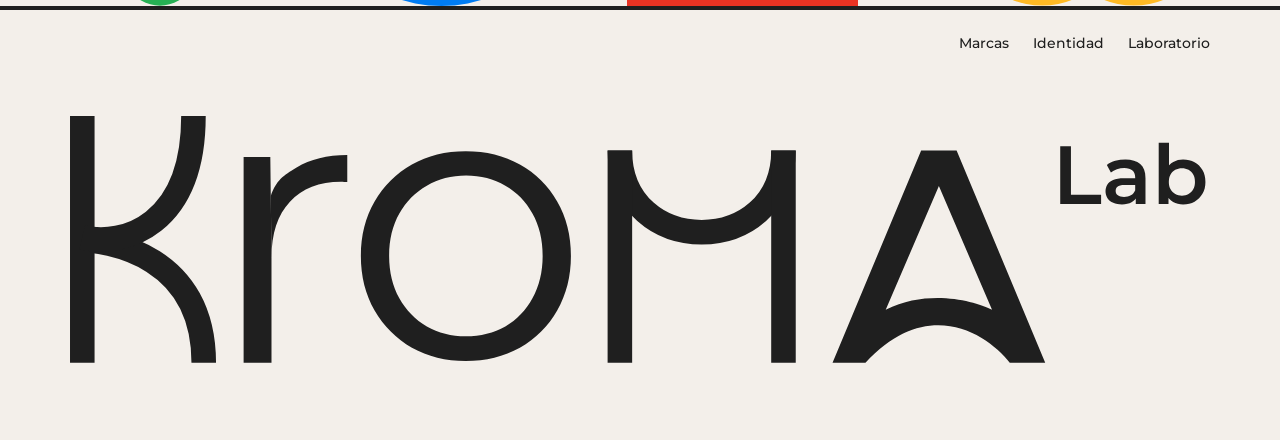
==== commit 0e9b1386: "Arreglando el proyecto seccion 2" ====
--- a/index.html
+++ b/index.html
@@ -100,6 +100,11 @@
           </div>
 
           <p class="section-two-statement scroll-reveal" style="--reveal-delay: 140ms">Tu marca tiene una identidad.<br>Hagamos que se sienta.</p>
+
+          <a class="identity-cta scroll-reveal" style="--reveal-delay: 220ms" href="https://wa.me/" target="_blank" rel="noreferrer">
+            <span>Hablemos</span>
+            <img src="assets/seccion2/flecha.svg" alt="" aria-hidden="true">
+          </a>
         </div>
 
         <div class="logo-ribbon scroll-reveal" style="--reveal-delay: 260ms" aria-hidden="true">
--- a/css/styles.css
+++ b/css/styles.css
@@ -352,8 +352,26 @@
 .problem-card h4 { margin: 0; font-size: 24px; line-height: 1.05; font-weight: 700; letter-spacing: -.035em; }
 .problem-card p { margin: var(--space-16) 0 0; max-width: 300px; font-size: 16px; line-height: 1.18; font-weight: 400; letter-spacing: -.02em; }
 
-.section-two-statement { grid-column: 1 / span 6; margin: 1.35rem 0 4rem; font-size: 24px; line-height: 1.08; }
-.logo-ribbon { width: 100vw; margin-left: calc(50% - 50vw); overflow: hidden; padding: 3rem 0 1.65rem; }
+.section-two-statement { grid-column: 1 / span 5; margin: clamp(4rem, 7vw, 6.5rem) 0 0; font-size: 24px; line-height: 1.08; }
+.identity-cta {
+  grid-column: 7 / -1;
+  align-self: center;
+  display: grid;
+  grid-template-columns: minmax(0, 1fr) auto;
+  align-items: center;
+  gap: 8px;
+  color: var(--blue);
+  font-size: clamp(36px, 3vw, 52px);
+  font-weight: 600;
+  line-height: 1.02;
+  letter-spacing: -.055em;
+  text-decoration: none;
+  margin-top: clamp(4rem, 7vw, 6.5rem);
+}
+.identity-cta > span { white-space: nowrap; }
+.identity-cta img { width: clamp(42px, 3.2vw, 58px); height: auto; display: block; transition: transform .3s cubic-bezier(.2, .8, .2, 1); }
+.identity-cta:hover img, .identity-cta:focus-visible img { transform: translate3d(5px, -5px, 0); }
+.logo-ribbon { width: 100vw; margin-left: calc(50% - 50vw); overflow: hidden; padding: clamp(4.5rem, 7vw, 6.5rem) 0 1.65rem; }
 .logo-ribbon-track { display: flex; width: max-content; animation: logo-ribbon-scroll 40s linear infinite paused; will-change: transform; }
 .section-two.is-visible .logo-ribbon-track { animation-play-state: running; }
 .logo-ribbon-set { min-width: 100vw; display: flex; align-items: center; justify-content: space-between; gap: 3rem; padding-right: 3rem; }
@@ -442,7 +460,7 @@
   .section-two-intro h2 { font-size: 32px; }.section-two-intro p { font-size: 16px; }
   .brand-grid-image { width: 100%; }.familiar-title { align-self: stretch; margin-top: 48px; font-size: 32px; text-align: left; }
   .problem-cards { grid-template-columns: 1fr; gap: 12px; }.problem-card { width: 100%; height: 399px; }
-  .section-two-statement { margin: 1rem 0 0; font-size: 24px; }.logo-ribbon { padding-inline: 0; }.logo-ribbon-set { gap: 1.75rem; padding-right: 1.75rem; }.logo-ribbon img { width: 132px; }
+  .section-two-statement { margin: 3rem 0 0; font-size: 24px; }.identity-cta { width: 100%; align-self: flex-start; margin-top: 2rem; font-size: 42px; }.logo-ribbon { padding-top: 4rem; padding-inline: 0; }.logo-ribbon-set { gap: 1.75rem; padding-right: 1.75rem; }.logo-ribbon img { width: 132px; }
   .section-three { padding-inline: 1.25rem; }.section-three-grid { display: flex; flex-direction: column; gap: 3rem; }
   .lab-image { width: 100%; }.service-cards { grid-template-columns: 1fr; gap: var(--space-24); }.service-card > div { min-height: 190px; padding-inline: var(--space-24); }.lab-cta { align-self: center; }
   .pre-footer-shapes { min-height: 320px; height: 78vw; }.geometry-green { left: -14%; }.geometry-blue { left: 18%; }.geometry-red { left: 52%; }.geometry-yellow { left: 80%; }
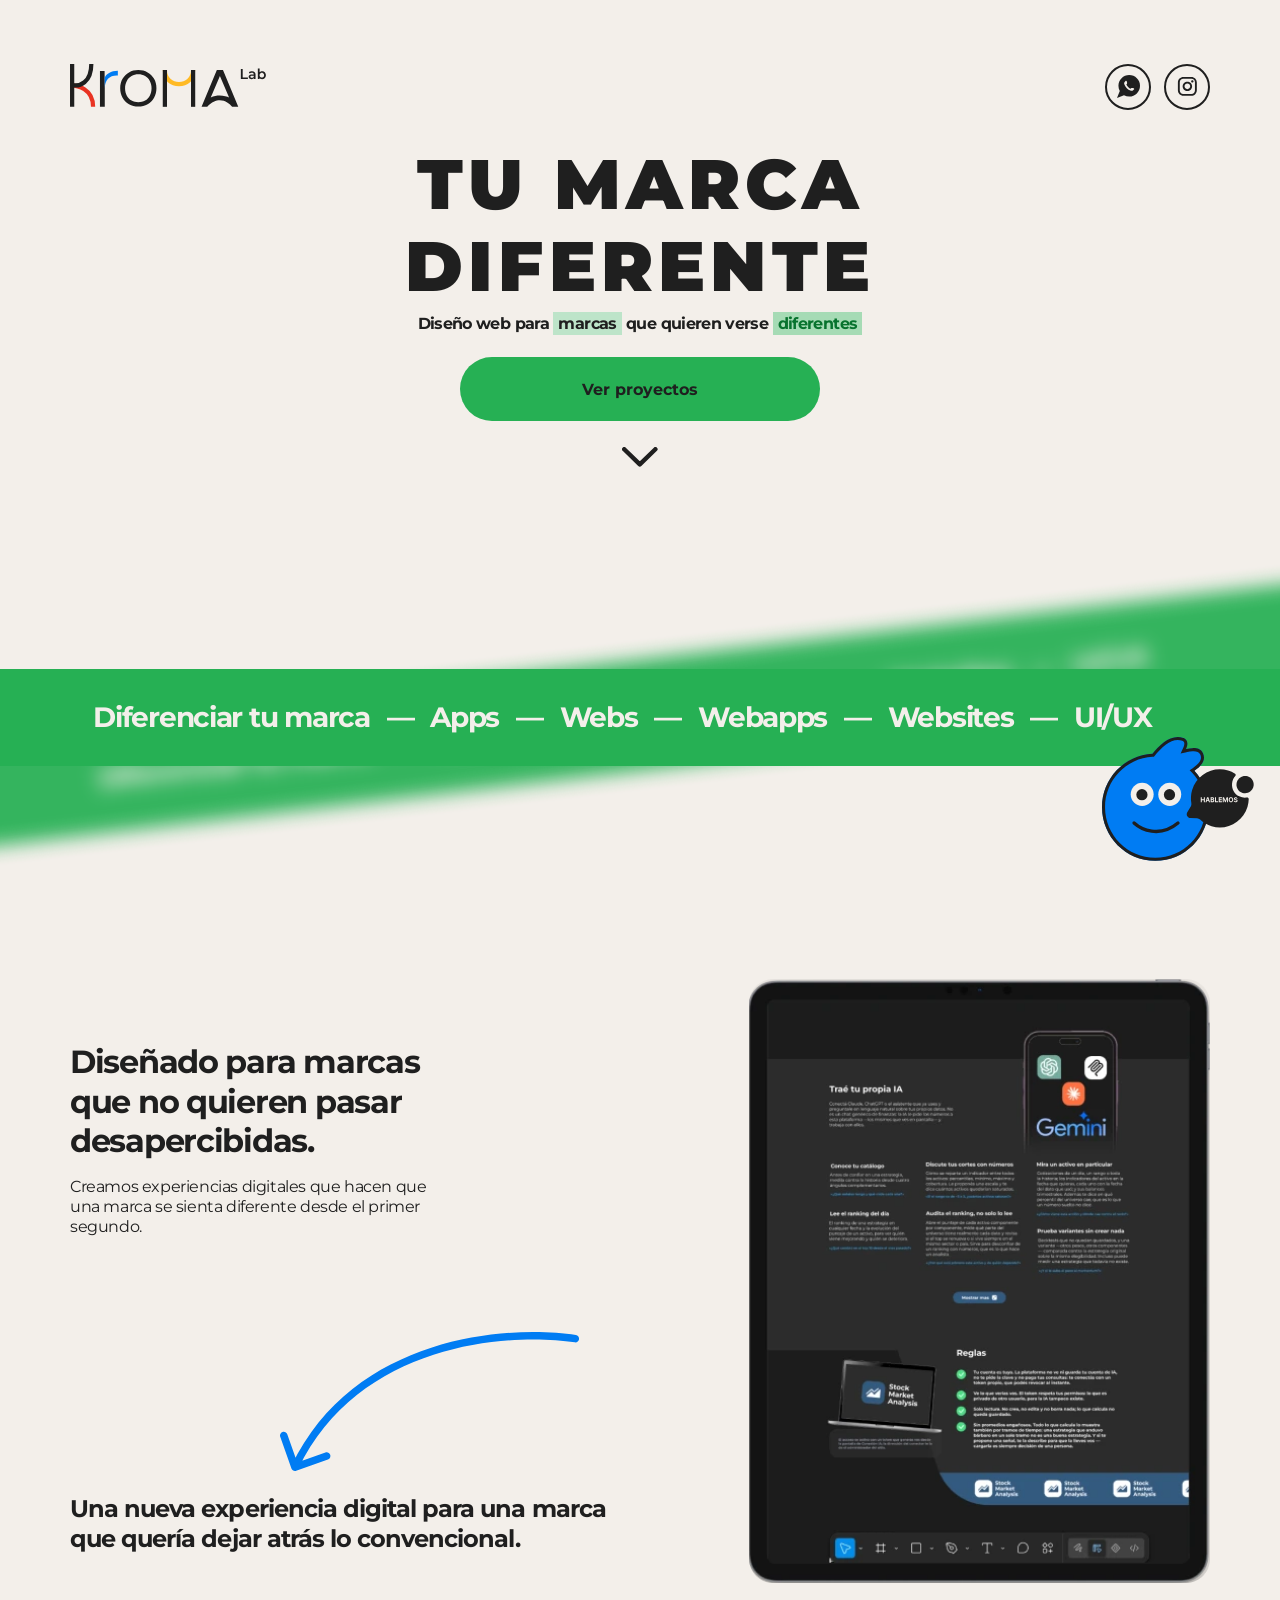
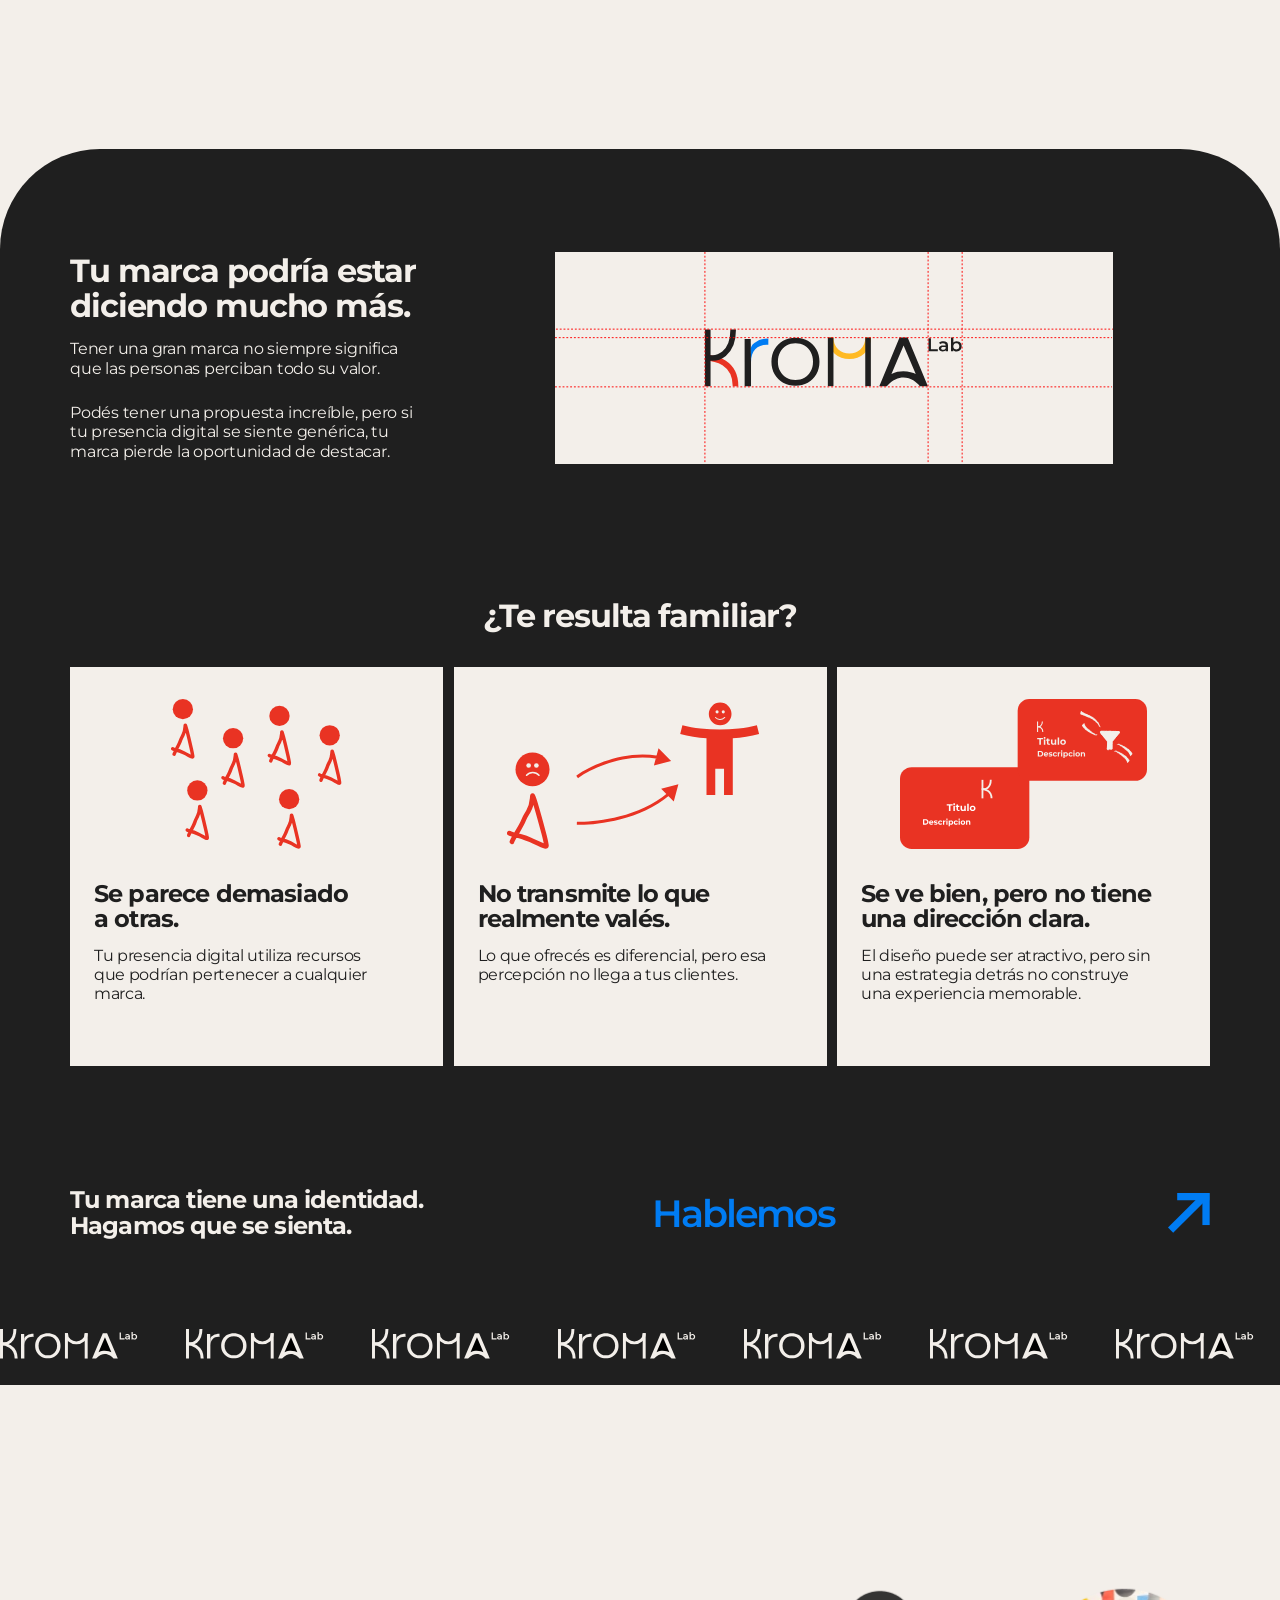
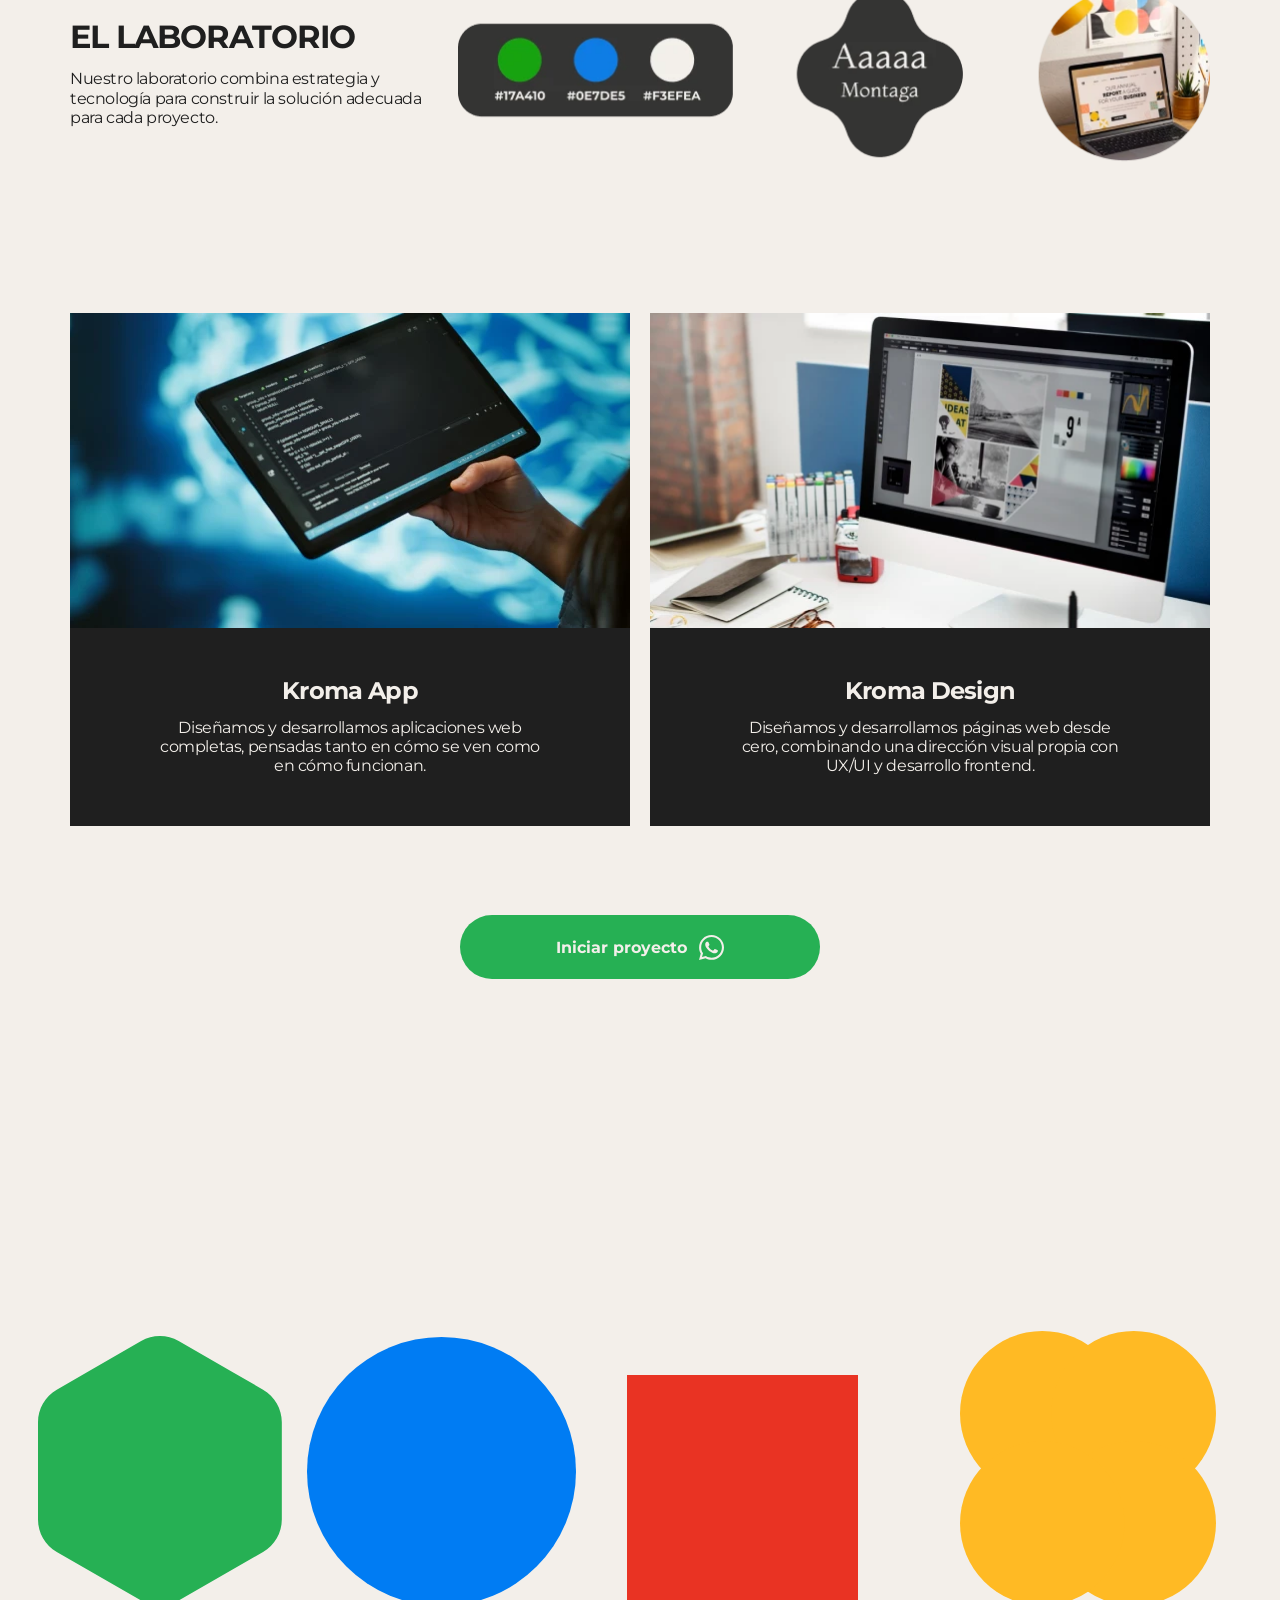
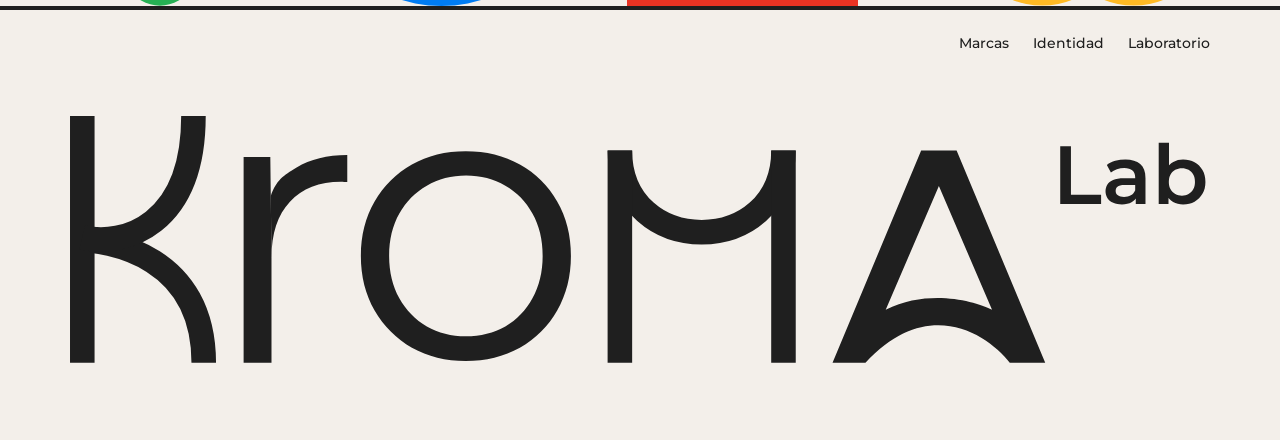
==== commit 7d0899f2: "Icono flotante de contacto con un SVG de Krom" ====
--- a/index.html
+++ b/index.html
@@ -17,10 +17,10 @@
           <img src="assets/logos/logo-kroma-color.svg" alt="Kroma Lab" />
         </a>
         <nav class="social-links" aria-label="Redes sociales">
-          <a href="https://wa.me/" target="_blank" rel="noreferrer" aria-label="WhatsApp">
+          <a href="https://wa.me/5491172370403" target="_blank" rel="noreferrer" aria-label="WhatsApp">
             <img src="assets/icono-redes-sociales/whatsapp.svg" alt="" />
           </a>
-          <a href="https://www.instagram.com/" target="_blank" rel="noreferrer" aria-label="Instagram">
+          <a href="https://www.instagram.com/kromalab.arg/" target="_blank" rel="noreferrer" aria-label="Instagram">
             <img src="assets/icono-redes-sociales/instagram.svg" alt="" />
           </a>
         </nav>
@@ -57,11 +57,14 @@
       <section class="section-one" id="marcas" aria-labelledby="section-one-title">
         <div class="section-one-grid">
           <div class="section-one-copy scroll-reveal">
-            <h2 id="section-one-title">Diseñado para marcas<br>que no quieren pasar<br>desapercibidas.</h2>
+            <h2 id="section-one-title">Diseñado para marcas <br>que no quieren pasar <br>desapercibidas.</h2>
             <p>Creamos experiencias digitales que hacen que una marca se sienta diferente desde el primer segundo.</p>
           </div>
 
-          <img class="section-arrow" src="assets/seccion1/flecha.svg?v=downleft" alt="" aria-hidden="true">
+          <picture class="section-arrow" aria-hidden="true">
+            <source media="(max-width: 700px)" srcset="assets/seccion1/movil/flecha.svg">
+            <img src="assets/seccion1/flecha.svg?v=downleft" alt="">
+          </picture>
 
           <p class="section-one-statement scroll-reveal" style="--reveal-delay: 180ms">Una nueva experiencia digital para una marca que quería dejar atrás lo convencional.</p>
 
@@ -101,7 +104,7 @@
 
           <p class="section-two-statement scroll-reveal" style="--reveal-delay: 140ms">Tu marca tiene una identidad.<br>Hagamos que se sienta.</p>
 
-          <a class="identity-cta scroll-reveal" style="--reveal-delay: 220ms" href="https://wa.me/" target="_blank" rel="noreferrer">
+          <a class="identity-cta scroll-reveal" style="--reveal-delay: 220ms" href="https://wa.me/5491172370403" target="_blank" rel="noreferrer">
             <span>Hablemos</span>
             <img src="assets/seccion2/flecha.svg" alt="" aria-hidden="true">
           </a>
@@ -144,7 +147,7 @@
             </article>
           </div>
 
-          <a class="projects-button lab-cta scroll-reveal" style="--reveal-delay: 230ms" href="https://wa.me/" target="_blank" rel="noreferrer">
+          <a class="projects-button lab-cta scroll-reveal" style="--reveal-delay: 230ms" href="https://wa.me/5491172370403" target="_blank" rel="noreferrer">
             <span class="button-label">Iniciar proyecto <img src="assets/seccion3/icono-whatsapp.svg" alt=""></span>
             <span class="button-blob" aria-hidden="true"></span>
           </a>
@@ -152,10 +155,10 @@
       </section>
 
       <section class="pre-footer-shapes" aria-label="Formas decorativas">
-        <img class="pre-footer-geometry geometry-green" src="assets/seccion3/geometria4.svg" alt="">
-        <img class="pre-footer-geometry geometry-blue" src="assets/seccion3/geometria3.svg" alt="">
-        <img class="pre-footer-geometry geometry-red" src="assets/seccion3/geometria2.svg" alt="">
-        <img class="pre-footer-geometry geometry-yellow" src="assets/seccion3/geometria1.svg" alt="">
+        <picture class="pre-footer-geometry geometry-green"><source media="(max-width: 700px)" srcset="assets/seccion3/movil/geometria4.svg"><img src="assets/seccion3/geometria4.svg" alt=""></picture>
+        <picture class="pre-footer-geometry geometry-blue"><source media="(max-width: 700px)" srcset="assets/seccion3/movil/geometria3.svg"><img src="assets/seccion3/geometria3.svg" alt=""></picture>
+        <picture class="pre-footer-geometry geometry-red"><source media="(max-width: 700px)" srcset="assets/seccion3/movil/geometria2.svg"><img src="assets/seccion3/geometria2.svg" alt=""></picture>
+        <picture class="pre-footer-geometry geometry-yellow"><source media="(max-width: 700px)" srcset="assets/seccion3/movil/geometria1.svg"><img src="assets/seccion3/geometria1.svg" alt=""></picture>
       </section>
 
       <footer class="site-footer">
@@ -167,6 +170,36 @@
         <img class="footer-logo scroll-reveal" style="--reveal-delay: 120ms" src="assets/seccion3/logo-kroma-negro.svg" alt="Kroma Lab">
       </footer>
     </main>
+
+    <aside class="krom-contact" aria-label="Contactos de Kroma Lab">
+      <div class="krom-contact-panel" id="krom-contact-panel" aria-hidden="true">
+        <p>¿Hablamos?</p>
+        <a class="krom-contact-option" href="https://wa.me/5491172370403" target="_blank" rel="noreferrer">
+          <span class="krom-contact-avatar krom-contact-avatar--brand"><img src="assets/logos/logo-letra-k.svg" alt="Kroma Lab"></span>
+          <span><strong>Kroma Lab</strong><small>Equipo</small></span>
+          <img class="krom-contact-whatsapp" src="assets/icono-redes-sociales/whatsapp.svg" alt="">
+        </a>
+        <a class="krom-contact-option" href="https://wa.me/5491123874287" target="_blank" rel="noreferrer">
+          <img class="krom-contact-avatar" src="assets/equipo/agustin-sanchezwebp" alt="Agustín Sánchez">
+          <span><strong>Agustín Sánchez</strong><small>Desarrollo</small></span>
+          <img class="krom-contact-whatsapp" src="assets/icono-redes-sociales/whatsapp.svg" alt="">
+        </a>
+        <a class="krom-contact-option" href="https://wa.me/5491135929769" target="_blank" rel="noreferrer">
+          <img class="krom-contact-avatar" src="assets/equipo/matias-bazan.webp" alt="Matías Bazán">
+          <span><strong>Matías Bazán</strong><small>Diseño</small></span>
+          <img class="krom-contact-whatsapp" src="assets/icono-redes-sociales/whatsapp.svg" alt="">
+        </a>
+      </div>
+      <button class="krom-contact-trigger" type="button" aria-expanded="false" aria-controls="krom-contact-panel" aria-label="Abrir contactos de Kroma Lab">
+        <img src="assets/logos/krom-global.svg" alt="">
+        <svg class="krom-notification-contrast" viewBox="0 0 221 177" aria-hidden="true">
+          <path d="M157.248 127.313C179.202 133.865 202.308 121.379 208.86 99.4253C209.935 95.8239 210.499 92.1915 210.59 88.6083C210.623 87.2502 209.305 86.3156 207.964 86.513C204.172 87.0751 200.299 86.4561 196.871 84.7401C193.443 83.024 190.627 80.2942 188.804 76.9215C186.982 73.5488 186.242 69.6969 186.685 65.8891C187.129 62.0812 188.734 58.5022 191.282 55.6384C192.182 54.6255 192.122 53.0104 190.967 52.2977C187.848 50.3675 184.488 48.8594 180.972 47.8128C159.018 41.2612 135.911 53.7466 129.36 75.7005C127.462 82.0605 127.163 88.5168 128.223 94.6385C128.509 96.2647 128.26 97.9526 127.394 99.3608L122.389 107.503C121.893 108.309 121.618 109.231 121.591 110.177C121.565 111.122 121.787 112.058 122.237 112.89C122.686 113.723 123.347 114.422 124.152 114.919C124.957 115.415 125.879 115.691 126.824 115.719L136.38 115.99C138.031 116.061 139.6 116.734 140.789 117.882C145.47 122.259 151.104 125.488 157.248 127.313Z" />
+          <path d="M201.815 79.8227C208.354 81.7741 215.237 78.055 217.189 71.5157C219.14 64.9764 215.421 58.0932 208.882 56.1417C202.343 54.1903 195.46 57.9094 193.508 64.4487C191.557 70.988 195.276 77.8712 201.815 79.8227Z" />
+          <text x="141" y="93" fill="#1F1F1F" font-family="Arial, sans-serif" font-size="11" font-weight="700" textLength="53" lengthAdjust="spacingAndGlyphs">Hablemos</text>
+        </svg>
+      </button>
+    </aside>
+
     <script src="js/script.js"></script>
   </body>
 </html>
--- a/css/styles.css
+++ b/css/styles.css
@@ -273,6 +273,7 @@
   width: min(300px, 100%);
   margin: 4.5rem 0 0 1rem;
 }
+.section-arrow img { display: block; width: 100%; height: auto; }
 
 .section-one-statement {
   grid-column: 1 / span 6;
@@ -410,6 +411,7 @@
   display: block;
   max-width: none;
 }
+.pre-footer-geometry img { display: block; width: 100%; height: auto; }
 
 .geometry-green { width: clamp(200px, 19vw, 390px); left: 3%; bottom: 0; }
 .geometry-blue { width: clamp(230px, 21vw, 420px); left: 24%; bottom: 0; }
@@ -441,30 +443,133 @@
 .footer-nav a:hover, .footer-nav a:focus-visible { color: var(--green); }
 .footer-logo { width: min(1140px, 100%); height: auto; display: block; margin: 0 auto; }
 
+.krom-contact {
+  position: fixed;
+  z-index: 100;
+  right: 24px;
+  bottom: 24px;
+}
+
+.krom-contact-trigger {
+  width: 154px;
+  height: 154px;
+  display: grid;
+  place-items: center;
+  padding: 0;
+  border: 0;
+  background: transparent;
+  cursor: pointer;
+  transition: transform .25s ease;
+}
+.krom-contact-trigger img {
+  width: 100%;
+  height: 100%;
+  object-fit: contain;
+}
+.krom-notification-contrast { position: absolute; inset: 0; width: 100%; height: 100%; display: block; fill: var(--cream); opacity: 0; pointer-events: none; }
+.krom-contact.is-over-dark .krom-notification-contrast { opacity: 1; }
+.krom-contact-trigger:hover, .krom-contact-trigger:focus-visible { transform: translateY(-3px) rotate(-4deg); }
+
+.krom-contact-panel {
+  position: absolute;
+  right: 0;
+  bottom: 82px;
+  width: 320px;
+  padding: var(--space-16);
+  border: 2px solid var(--ink);
+  border-radius: 20px;
+  background: var(--cream);
+  box-shadow: 0 18px 44px rgb(31 31 31 / 22%);
+  opacity: 0;
+  pointer-events: none;
+  transform: translate3d(0, 12px, 0) scale(.97);
+  transform-origin: bottom right;
+  transition: opacity .2s ease, transform .25s cubic-bezier(.2, .8, .2, 1);
+}
+.krom-contact.is-open .krom-contact-panel { opacity: 1; pointer-events: auto; transform: translate3d(0, 0, 0) scale(1); }
+.krom-contact-panel > p { margin: 0 0 10px; color: var(--ink); font-size: 18px; font-weight: 700; letter-spacing: -.04em; }
+
+.krom-contact-option {
+  display: grid;
+  grid-template-columns: 44px 1fr 22px;
+  align-items: center;
+  gap: 12px;
+  min-height: 62px;
+  padding: 8px;
+  border-radius: 12px;
+  color: var(--ink);
+  text-decoration: none;
+  transition: background-color .2s ease, transform .2s ease;
+}
+.krom-contact-option:hover, .krom-contact-option:focus-visible { background: #d8efdf; transform: translateX(-3px); }
+.krom-contact-option strong, .krom-contact-option small { display: block; }
+.krom-contact-option strong { font-size: 14px; line-height: 1.15; font-weight: 700; }
+.krom-contact-option small { margin-top: 3px; font-size: 12px; font-weight: 500; }
+.krom-contact-avatar { width: 44px; height: 44px; display: block; border: 1px solid rgb(31 31 31 / 20%); border-radius: 50%; object-fit: cover; background: var(--cream); }
+.krom-contact-avatar--brand { display: grid; place-items: center; padding: 6px; }
+.krom-contact-avatar--brand img { width: 15px; height: 26px; display: block; object-fit: contain; }
+.krom-contact-whatsapp { width: 21px; height: 21px; }
+
+@media (max-width: 1100px) {
+  .problem-cards { grid-template-columns: repeat(3, minmax(0, 1fr)); gap: var(--space-16); }
+  .problem-card { width: 100%; }
+}
+
+@media (max-width: 900px) {
+  .section-one-grid { min-height: auto; display: flex; flex-direction: column; gap: 2.5rem; }
+  .section-one-copy { padding-top: 0; }
+  .section-arrow { align-self: center; margin: 0; }
+  .section-one-statement { align-self: auto; padding-bottom: 0; }
+  .device-showcase { width: min(100%, 520px); align-self: center; }
+
+  .section-two-grid { grid-template-columns: repeat(2, minmax(0, 1fr)); }
+  .section-two-intro { grid-column: 1; }
+  .brand-grid-image { grid-column: 2; }
+  .problem-cards { grid-template-columns: repeat(2, minmax(0, 1fr)); }
+  .problem-card { height: auto; min-height: 380px; }
+  .section-two-statement { grid-column: 1; }
+  .identity-cta { grid-column: 2; }
+
+  .section-three-grid { grid-template-columns: repeat(2, minmax(0, 1fr)); }
+  .section-three-copy { grid-column: 1; }
+  .lab-image { grid-column: 2; }
+  .service-cards { grid-column: 1 / -1; }
+  .lab-cta { grid-column: 1 / -1; }
+}
+
 @media (max-width: 700px) {
-  .site-header { width: min(100% - 2.5rem, var(--layout-width)); padding-top: 2rem; }
-  .hero-content { width: min(100% - 2.5rem, var(--layout-width)); min-height: 530px; padding: 5rem 0 0; }
-  .putty-title { font-size: clamp(3.1rem, 15vw, 4.6rem); }
-  .intro { max-width: 340px; margin-left: auto; margin-right: auto; line-height: 1.5; }
-  .ticker-area { height: 150px; margin-top: -30px; }
+  .site-header { width: min(100% - 2rem, var(--layout-width)); padding-top: 1.5rem; }
+  .brand img { width: 138px; }.social-links { gap: 10px; }.social-links a { width: 42px; height: 42px; }.social-links img { width: 21px; height: 21px; }
+  .hero-content { width: min(100% - 2rem, var(--layout-width)); min-height: 560px; padding: 4.25rem 0 0; }
+  .putty-title { font-size: clamp(2.75rem, 14vw, 4.3rem); letter-spacing: .045em; }
+  .putty-letter.is-active .putty-face { transform: translate3d(0, -14px, 0) rotate(var(--putty-rotation)) scale(1.14); }
+  .putty-letter.is-active.is-special::after { transform: translateY(-14px) rotate(var(--putty-rotation)) scale(1.14); }
+  .intro { max-width: 340px; margin-left: auto; margin-right: auto; font-size: 15px; line-height: 1.5; }
+  .projects-button { width: min(100%, 340px); }
+  .ticker-area { height: 140px; margin-top: -24px; }
   .ticker-shadow { height: 90px; }
   .ticker-main { height: 72px; }
-  .section-one { padding-inline: 1.25rem; }
-  .section-one-grid { min-height: auto; display: flex; flex-direction: column; gap: 2.5rem; }
-  .section-one-copy { padding-top: 0; }.section-one-copy h2 { font-size: 28px; }
-  .section-arrow { align-self: center; margin: -1rem 0; transform: rotate(-18deg); }
-  .section-one-statement { padding-bottom: 0; font-size: 22px; }
-  .device-showcase { width: min(100%, 430px); align-self: center; }
+  .section-one { padding: 4.5rem 0 5.5rem; }
+  .section-one-grid { width: calc(100% - 140px); max-width: none; display: grid; grid-template-columns: repeat(8, minmax(0, 1fr)); column-gap: 8px; row-gap: 0; }
+  .section-one-copy { grid-column: 1 / -1; order: 1; padding-top: 0; }.section-one-copy h2 { font-size: 24px; line-height: 1.15; }.section-one-copy h2 br { display: none; }.section-one-copy p { margin-top: var(--space-24); font-size: 16px; line-height: 1.36; }
+  .section-one-statement { grid-column: 1 / -1; order: 2; align-self: stretch; margin-top: 3.7rem; padding-bottom: 0; font-size: 20px; line-height: 1.12; }
+  .section-arrow { grid-column: 4 / span 2; justify-self: center; order: 3; align-self: center; width: 92px; margin: 1rem 0 2rem; transform: none; }
+  .device-showcase { grid-column: 1 / -1; grid-row: auto; order: 4; width: 100%; align-self: center; margin-top: 2rem; }
   .section-two { padding: 4rem 1.25rem 0; border-radius: 54px 54px 0 0; }
   .section-two-grid { display: flex; flex-direction: column; gap: 2rem; }
   .section-two-intro h2 { font-size: 32px; }.section-two-intro p { font-size: 16px; }
   .brand-grid-image { width: 100%; }.familiar-title { align-self: stretch; margin-top: 48px; font-size: 32px; text-align: left; }
-  .problem-cards { grid-template-columns: 1fr; gap: 12px; }.problem-card { width: 100%; height: 399px; }
+  .problem-cards { grid-template-columns: 1fr; gap: 12px; }.problem-card { width: 100%; height: auto; min-height: 370px; }
   .section-two-statement { margin: 3rem 0 0; font-size: 24px; }.identity-cta { width: 100%; align-self: flex-start; margin-top: 2rem; font-size: 42px; }.logo-ribbon { padding-top: 4rem; padding-inline: 0; }.logo-ribbon-set { gap: 1.75rem; padding-right: 1.75rem; }.logo-ribbon img { width: 132px; }
-  .section-three { padding-inline: 1.25rem; }.section-three-grid { display: flex; flex-direction: column; gap: 3rem; }
+  .section-three { padding: 5rem 1.25rem 12px; }.section-three-grid { display: flex; flex-direction: column; gap: 3rem; }
   .lab-image { width: 100%; }.service-cards { grid-template-columns: 1fr; gap: var(--space-24); }.service-card > div { min-height: 190px; padding-inline: var(--space-24); }.lab-cta { align-self: center; }
-  .pre-footer-shapes { min-height: 320px; height: 78vw; }.geometry-green { left: -14%; }.geometry-blue { left: 18%; }.geometry-red { left: 52%; }.geometry-yellow { left: 80%; }
-  .site-footer { padding-inline: 1.25rem; }.footer-nav { justify-content: flex-start; flex-wrap: wrap; margin-bottom: 2.5rem; }
+  .pre-footer-shapes { min-height: 120px; height: 30vw; }.geometry-green, .geometry-blue, .geometry-red, .geometry-yellow { width: clamp(88px, 29vw, 113px); bottom: 0; }.geometry-green { left: -1%; }.geometry-blue { left: 25%; }.geometry-red { left: 51%; }.geometry-yellow { left: 76%; }
+  .site-footer { padding-inline: 1.25rem; }.footer-nav { justify-content: flex-start; flex-wrap: wrap; margin-bottom: 2.5rem; }.footer-logo { width: 100%; }
+  .krom-contact { right: 16px; bottom: calc(16px + env(safe-area-inset-bottom)); }.krom-contact-trigger { width: 72px; height: 72px; }.krom-contact-panel { right: 0; bottom: 84px; width: min(320px, calc(100vw - 32px)); }
+}
+
+@media (max-width: 420px) {
+  .section-one-grid { width: calc(100% - 48px); }
 }
 
 @media (prefers-reduced-motion: reduce) {
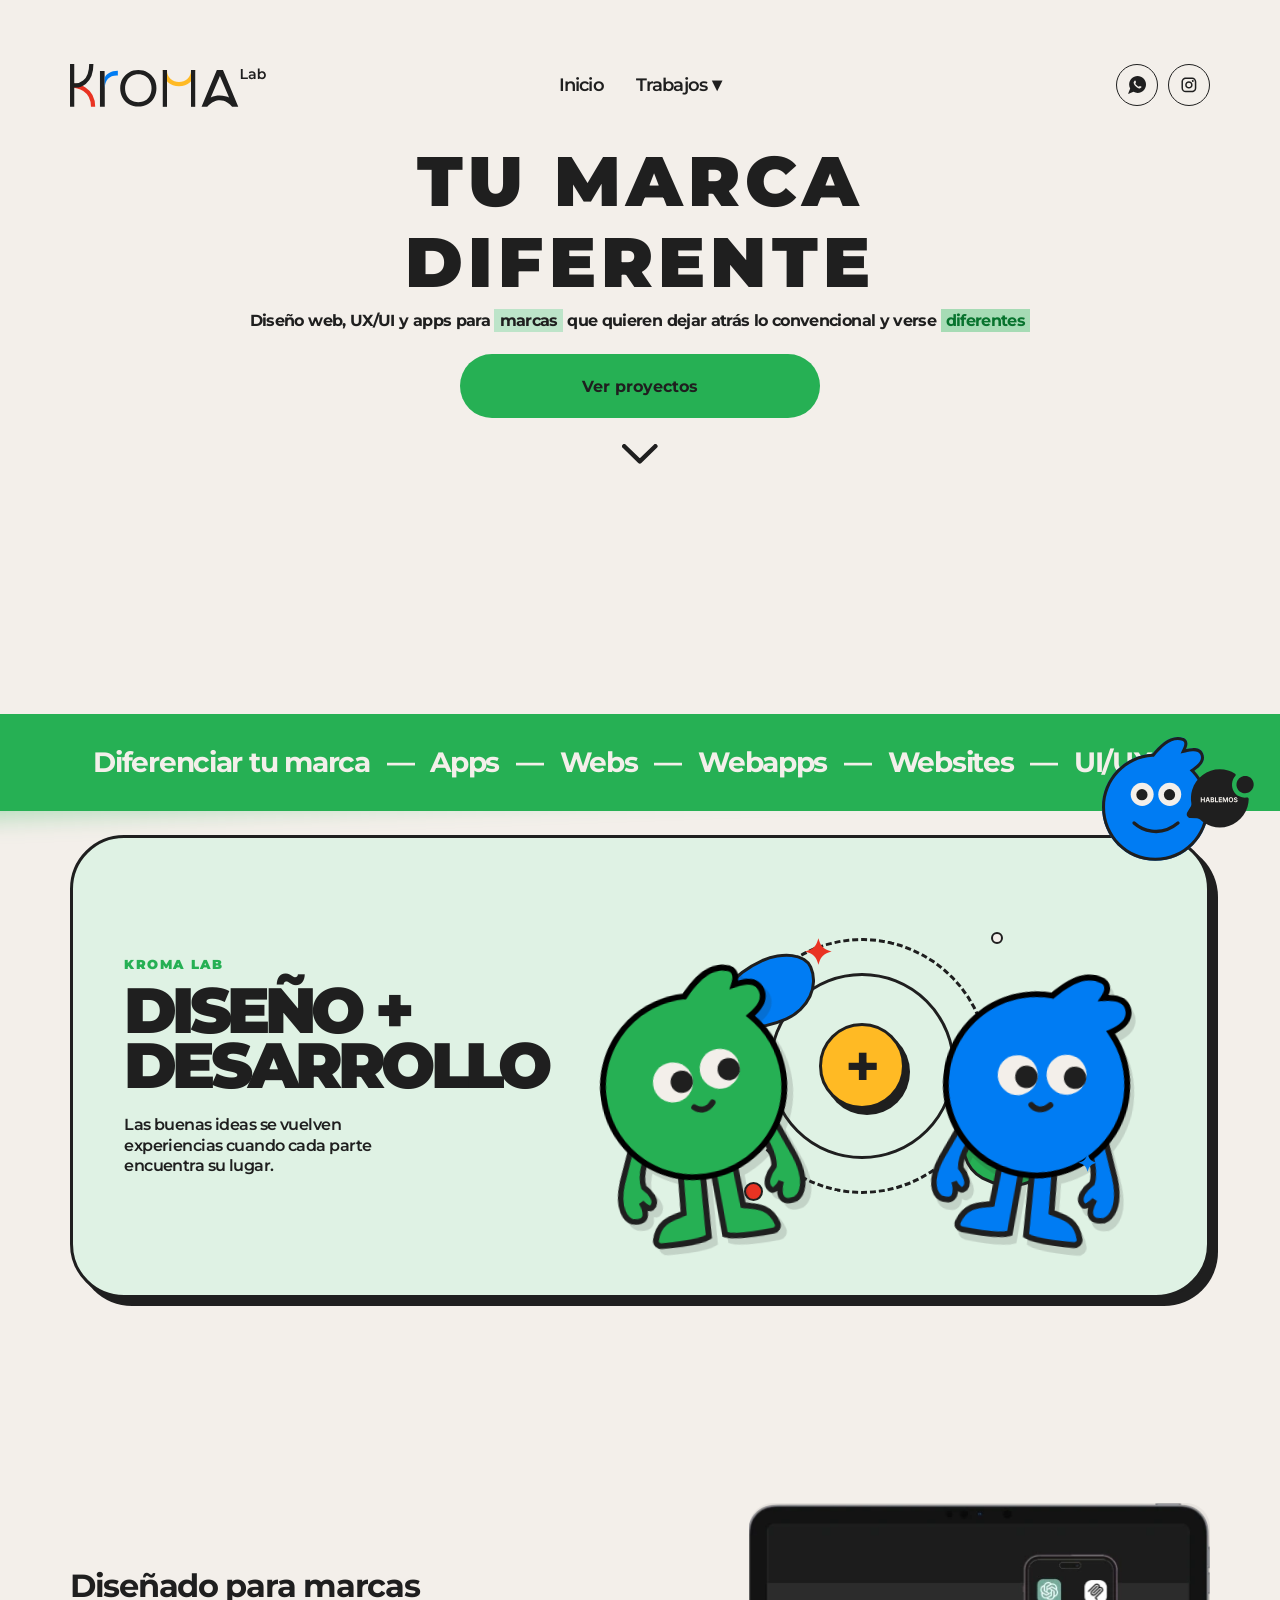
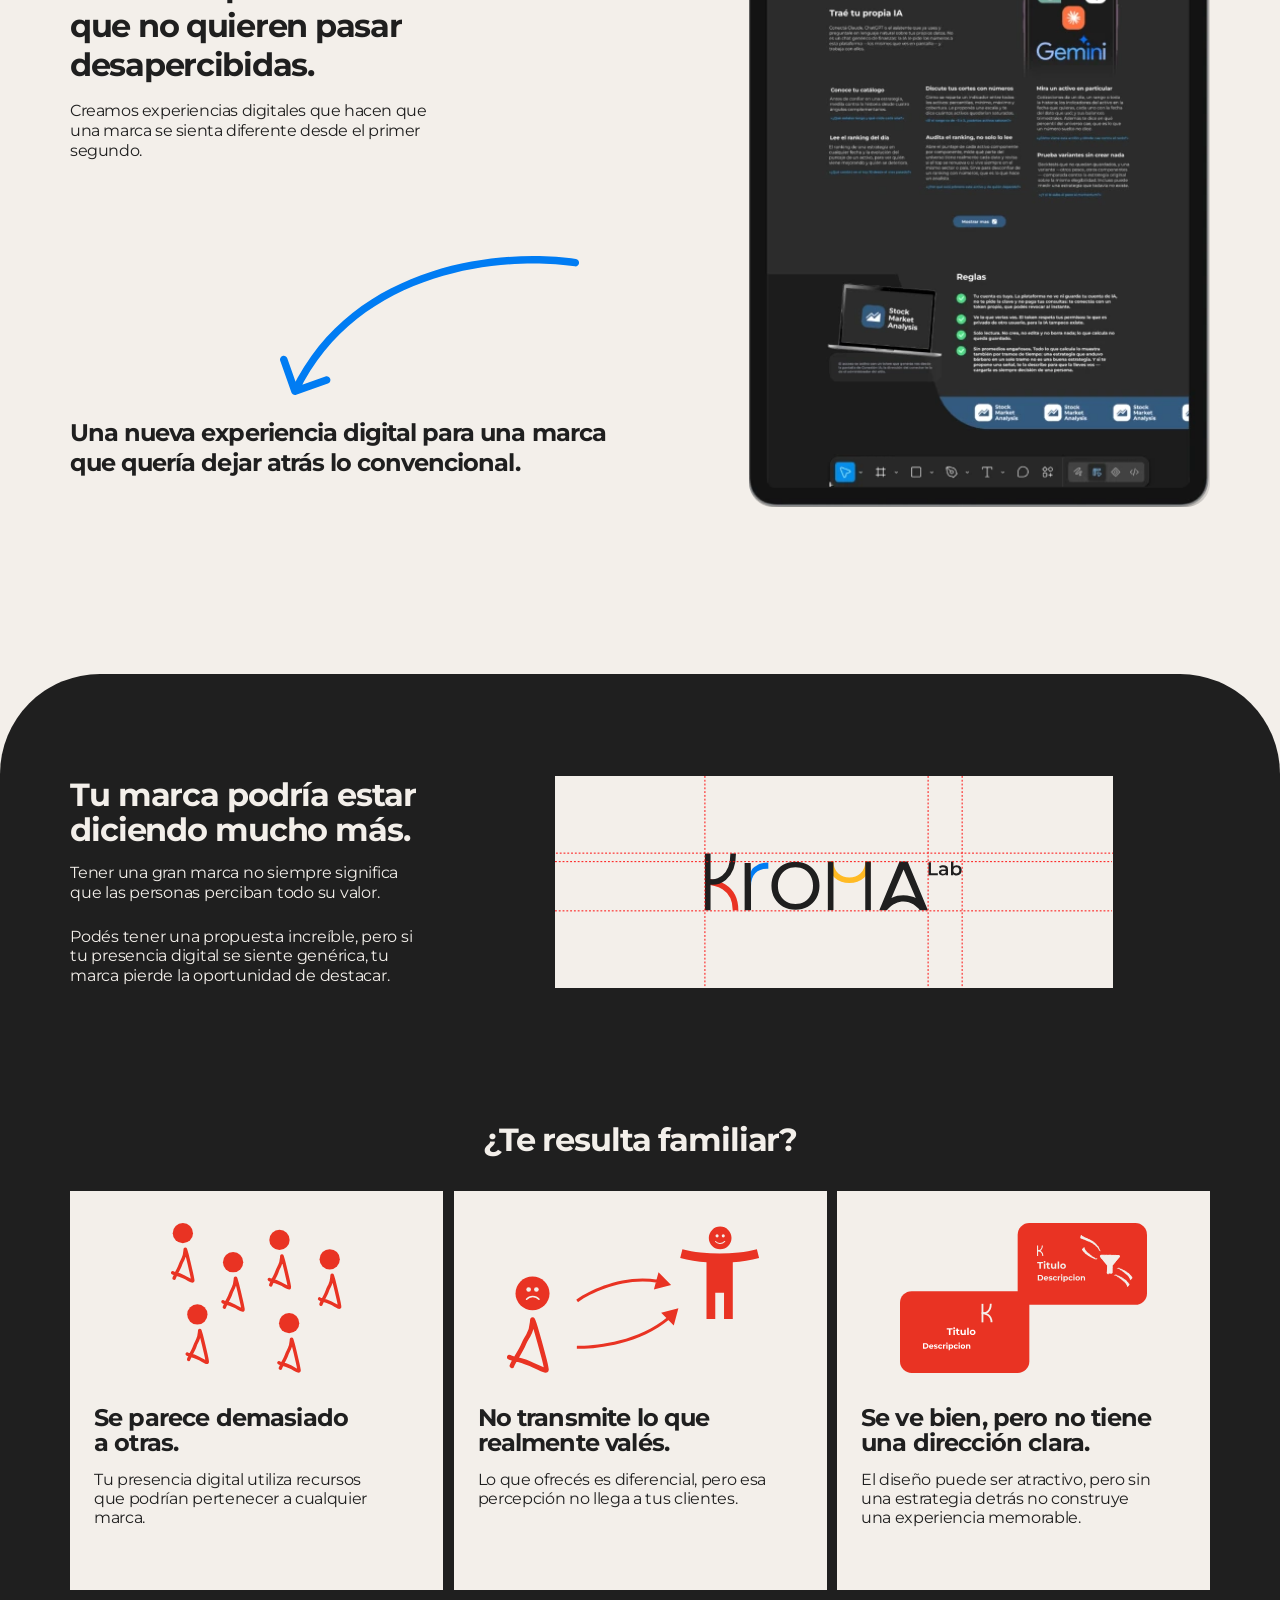
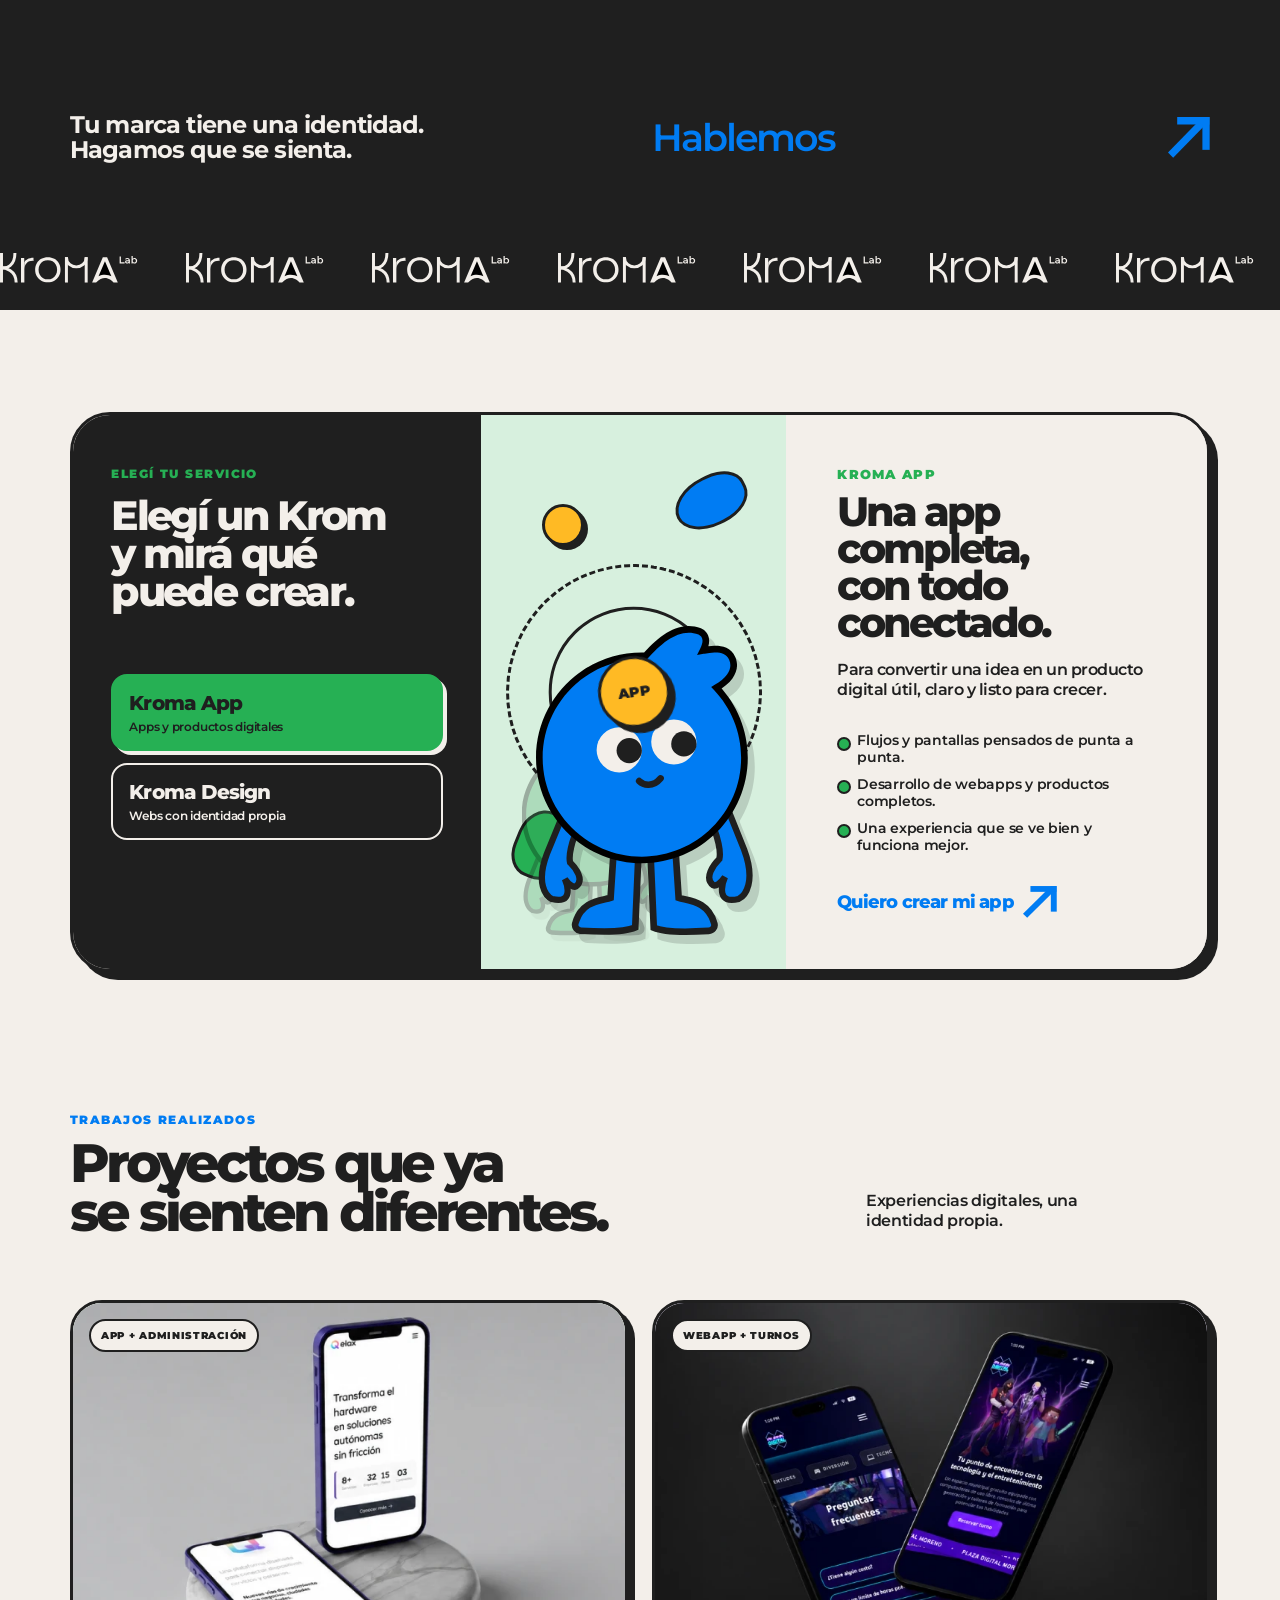
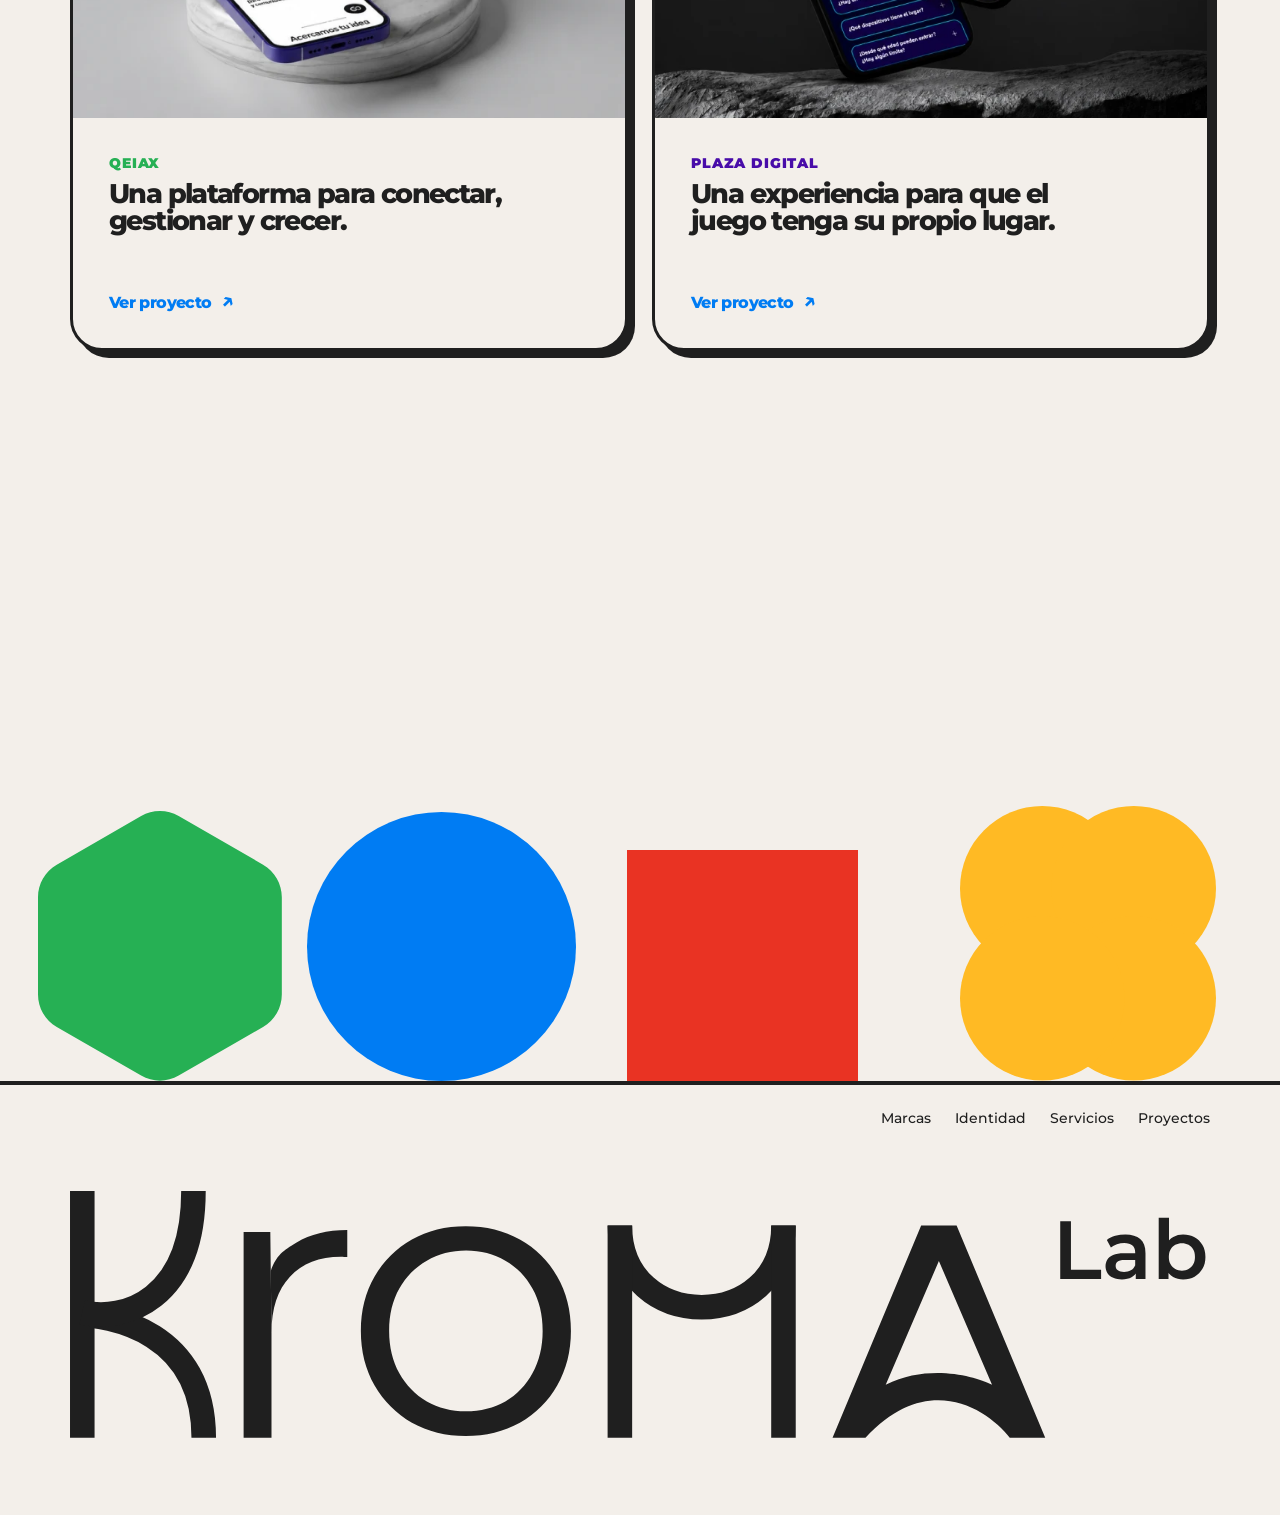
==== commit 363c804f: "Agregando seccion proyectos y nuevas secciones" ====
--- a/index.html
+++ b/index.html
@@ -1,14 +1,46 @@
 <!doctype html>
-<html lang="es">
+<html lang="es-AR">
   <head>
     <meta charset="UTF-8" />
     <meta name="viewport" content="width=device-width, initial-scale=1.0" />
-    <meta name="description" content="Kroma Lab — Diseño web para marcas diferentes." />
-    <title>Kroma Lab — Tu marca diferente</title>
+    <meta name="description" content="Kroma Lab diseña webs, UX/UI y productos digitales a medida para marcas que quieren dejar atrás lo convencional y verse diferentes." />
+    <meta name="robots" content="index, follow" />
+    <meta name="theme-color" content="#f3efea" />
+    <meta name="application-name" content="Kroma Lab" />
+    <meta property="og:locale" content="es_AR" />
+    <meta property="og:type" content="website" />
+    <meta property="og:site_name" content="Kroma Lab" />
+    <meta property="og:title" content="Kroma Lab | Diseño web, UX/UI y apps para marcas diferentes" />
+    <meta property="og:description" content="Diseñamos experiencias digitales con identidad propia para marcas que dejan atrás lo convencional." />
+    <title>Kroma Lab | Diseño web, UX/UI y apps para marcas diferentes</title>
+    <link rel="icon" href="assets/logos/logo-letra-k.svg" type="image/svg+xml" />
     <link rel="preconnect" href="https://fonts.googleapis.com" />
     <link rel="preconnect" href="https://fonts.gstatic.com" crossorigin />
     <link href="https://fonts.googleapis.com/css2?family=Montserrat:wght@500;600;700;800;900&display=swap" rel="stylesheet" />
-    <link rel="stylesheet" href="css/styles.css" />
+    <link rel="stylesheet" href="css/styles.css?v=projects" />
+    <link rel="stylesheet" href="css/project-navigation.css" />
+    <script type="application/ld+json">
+      {
+        "@context": "https://schema.org",
+        "@graph": [
+          {
+            "@type": "Organization",
+            "@id": "#kroma-lab",
+            "name": "Kroma Lab",
+            "description": "Estudio de diseño web, UX/UI y productos digitales a medida para marcas diferentes.",
+            "sameAs": ["https://www.instagram.com/kromalab.arg/"]
+          },
+          {
+            "@type": "WebPage",
+            "name": "Kroma Lab | Diseño web, UX/UI y apps para marcas diferentes",
+            "description": "Diseño web, UX/UI y productos digitales a medida para dejar atrás lo convencional.",
+            "inLanguage": "es-AR",
+            "about": ["Diseño web", "UX/UI", "Desarrollo de aplicaciones", "Productos digitales"],
+            "publisher": { "@id": "#kroma-lab" }
+          }
+        ]
+      }
+    </script>
   </head>
   <body>
     <main class="hero" id="inicio">
@@ -16,7 +48,20 @@
         <a class="brand" href="#inicio" aria-label="Kroma Lab, inicio">
           <img src="assets/logos/logo-kroma-color.svg" alt="Kroma Lab" />
         </a>
-        <nav class="social-links" aria-label="Redes sociales">
+        <nav class="site-navigation" aria-label="Navegación principal">
+          <a class="site-navigation-home" href="#inicio">Inicio</a>
+          <div class="projects-menu" data-project-menu>
+            <button class="projects-menu-trigger" type="button" aria-expanded="false" aria-controls="projects-menu-index">
+              Trabajos <span aria-hidden="true">▾</span>
+            </button>
+            <div class="projects-menu-panel" id="projects-menu-index" aria-hidden="true">
+              <strong>Trabajos realizados</strong>
+              <a class="projects-menu-option" href="qeiax/"><span>Qeiax</span><small>App y administración</small></a>
+              <a class="projects-menu-option" href="plazadigital/"><span>Plaza Digital</span><small>Turnos y panel de gestión</small></a>
+            </div>
+          </div>
+        </nav>
+        <nav class="social-links header-social-links" aria-label="Redes sociales">
           <a href="https://wa.me/5491172370403" target="_blank" rel="noreferrer" aria-label="WhatsApp">
             <img src="assets/icono-redes-sociales/whatsapp.svg" alt="" />
           </a>
@@ -31,7 +76,7 @@
           <span>Tu marca</span>
           <span>diferente</span>
         </h1>
-        <p class="intro">Diseño web para <mark>marcas</mark> que quieren verse <mark>diferentes</mark></p>
+        <p class="intro">Diseño web, UX/UI y apps para <mark>marcas</mark> que quieren dejar atrás lo convencional y verse <mark>diferentes</mark></p>
         <a class="projects-button" href="#proyectos">
           <span class="button-label">Ver proyectos</span>
           <span class="button-blob" aria-hidden="true"></span>
@@ -50,6 +95,35 @@
         <div class="ticker ticker-main">
           <div class="ticker-track">
             <span>Diferenciar tu marca <i>—</i> Apps <i>—</i> Webs <i>—</i> Webapps <i>—</i> Websites <i>—</i> UI/UX</span>
+          </div>
+        </div>
+      </section>
+
+      <section class="krom-motion" aria-labelledby="krom-motion-title">
+        <div class="krom-motion-inner">
+          <div class="krom-motion-copy">
+            <p class="krom-motion-kicker">KROMA LAB</p>
+            <h2 id="krom-motion-title">Diseño +<br>desarrollo</h2>
+            <p>Las buenas ideas se vuelven experiencias cuando cada parte encuentra su lugar.</p>
+          </div>
+
+          <div class="krom-motion-stage" aria-label="Personajes de diseño y desarrollo crean juntos">
+            <span class="krom-motion-splash krom-motion-splash--blue" aria-hidden="true"></span>
+            <span class="krom-motion-splash krom-motion-splash--green" aria-hidden="true"></span>
+            <span class="krom-motion-orbit krom-motion-orbit--one" aria-hidden="true"></span>
+            <span class="krom-motion-orbit krom-motion-orbit--two" aria-hidden="true"></span>
+            <span class="krom-motion-spark krom-motion-spark--one" aria-hidden="true">✦</span>
+            <span class="krom-motion-spark krom-motion-spark--two" aria-hidden="true">✦</span>
+
+            <div class="krom-motion-character krom-motion-character--design">
+              <img src="assets/krom-motion/krom-disenio.svg" alt="Personaje de Kroma Diseño">
+            </div>
+            <div class="krom-motion-core" aria-hidden="true">
+              <span>+</span>
+            </div>
+            <div class="krom-motion-character krom-motion-character--dev">
+              <img src="assets/krom-motion/krom-desarrollo.svg" alt="Personaje de Kroma Desarrollo">
+            </div>
           </div>
         </div>
       </section>
@@ -122,35 +196,94 @@
         </div>
       </section>
 
-      <section class="section-three" id="laboratorio" aria-labelledby="section-three-title">
+      <section class="section-three" id="servicios" aria-labelledby="services-title">
         <div class="section-three-grid">
-          <div class="section-three-copy scroll-reveal">
-            <h2 id="section-three-title">EL LABORATORIO</h2>
-            <p>Nuestro laboratorio combina estrategia y tecnología para construir la solución adecuada para cada proyecto.</p>
-          </div>
-          <img class="lab-image scroll-reveal scroll-reveal-scale" style="--reveal-delay: 120ms" src="assets/seccion3/lab.webp" alt="Universo visual de Kroma Lab">
-
-          <div class="service-cards">
-            <article class="service-card scroll-reveal" style="--reveal-delay: 80ms">
-              <img src="assets/seccion3/KromaApp.webp" alt="Kroma App">
-              <div>
-                <h3>Kroma App</h3>
-                <p>Diseñamos y desarrollamos aplicaciones web completas, pensadas tanto en cómo se ven como en cómo funcionan.</p>
+          <div class="service-explorer scroll-reveal" style="--reveal-delay: 100ms" data-service-explorer>
+            <div class="service-explorer-choice">
+              <p class="service-explorer-kicker">ELEGÍ TU SERVICIO</p>
+              <h3 id="services-title">Elegí un Krom<br>y mirá qué puede crear.</h3>
+              <div class="service-switches" role="tablist" aria-label="Servicios de Kroma Lab">
+                <button class="service-switch is-active" type="button" role="tab" id="kroma-app-tab" aria-selected="true" aria-controls="kroma-service-panel" data-service="app">
+                  <span>Kroma App</span>
+                  <small>Apps y productos digitales</small>
+                </button>
+                <button class="service-switch" type="button" role="tab" id="kroma-design-tab" aria-selected="false" aria-controls="kroma-service-panel" data-service="design">
+                  <span>Kroma Design</span>
+                  <small>Webs con identidad propia</small>
+                </button>
               </div>
-            </article>
-            <article class="service-card scroll-reveal" style="--reveal-delay: 180ms">
-              <img src="assets/seccion3/KromaDesign.webp" alt="Kroma Design">
-              <div>
-                <h3>Kroma Design</h3>
-                <p>Diseñamos y desarrollamos páginas web desde cero, combinando una dirección visual propia con UX/UI y desarrollo frontend.</p>
+            </div>
+
+            <div class="service-preview" id="kroma-service-panel" role="tabpanel" aria-labelledby="kroma-app-tab" aria-live="polite">
+              <div class="service-preview-stage">
+                <span class="service-preview-orbit" aria-hidden="true"></span>
+                <span class="service-preview-shape service-preview-shape--blue" aria-hidden="true"></span>
+                <span class="service-preview-shape service-preview-shape--green" aria-hidden="true"></span>
+                <button class="service-krom service-krom--dev is-active" type="button" data-service="app" aria-label="Elegir Kroma App">
+                  <img src="assets/krom-motion/krom-desarrollo.svg" alt="Krom Desarrollo">
+                </button>
+                <button class="service-krom service-krom--design" type="button" data-service="design" aria-label="Elegir Kroma Design">
+                  <img src="assets/krom-motion/krom-disenio.svg" alt="Krom Diseño">
+                </button>
+                <span class="service-preview-badge" data-service-badge>APP</span>
               </div>
-            </article>
-          </div>
-
-          <a class="projects-button lab-cta scroll-reveal" style="--reveal-delay: 230ms" href="https://wa.me/5491172370403" target="_blank" rel="noreferrer">
-            <span class="button-label">Iniciar proyecto <img src="assets/seccion3/icono-whatsapp.svg" alt=""></span>
-            <span class="button-blob" aria-hidden="true"></span>
-          </a>
+
+              <div class="service-preview-copy">
+                <p class="service-preview-label" data-service-label>Kroma App</p>
+                <h3 data-service-title>Una app completa,<br>con todo conectado.</h3>
+                <p data-service-description>Para convertir una idea en un producto digital útil, claro y listo para crecer.</p>
+                <ul data-service-features>
+                  <li>Flujos y pantallas pensados de punta a punta.</li>
+                  <li>Desarrollo de webapps y productos completos.</li>
+                  <li>Una experiencia que se ve bien y funciona mejor.</li>
+                </ul>
+                <a class="service-preview-cta" data-service-cta href="https://wa.me/5491172370403?text=Hola%20Kroma%2C%20quiero%20crear%20una%20app." target="_blank" rel="noreferrer">
+                  <span data-service-cta-label>Quiero crear mi app</span>
+                  <img src="assets/seccion2/flecha.svg" alt="" aria-hidden="true">
+                </a>
+            </div>
+          </div>
+          </div>
+        </div>
+      </section>
+
+      <section class="featured-projects" id="trabajos" aria-labelledby="featured-projects-title">
+        <div class="featured-projects-inner">
+          <div class="featured-projects-heading scroll-reveal">
+            <p>TRABAJOS REALIZADOS</p>
+            <h2 id="featured-projects-title">Proyectos que ya<br>se sienten diferentes.</h2>
+            <span>Experiencias digitales, una identidad propia.</span>
+          </div>
+
+          <div class="featured-projects-grid">
+            <article class="featured-project featured-project--qeiax scroll-reveal scroll-reveal-scale">
+              <a href="qeiax/">
+                <div class="featured-project-media">
+                  <img src="assets/proyectos/qeiax/qeiax_proyecto.webp" alt="Aplicación y panel de administración de Qeiax">
+                  <span>APP + ADMINISTRACIÓN</span>
+                </div>
+                <div class="featured-project-copy">
+                  <p>Qeiax</p>
+                  <h3>Una plataforma para conectar, gestionar y crecer.</h3>
+                  <span class="featured-project-link">Ver proyecto <b aria-hidden="true">↗</b></span>
+                </div>
+              </a>
+            </article>
+
+            <article class="featured-project featured-project--plaza scroll-reveal scroll-reveal-scale" style="--reveal-delay: 140ms">
+              <a href="plazadigital/">
+                <div class="featured-project-media">
+                  <img src="assets/proyectos/plazadigital/portada.webp" alt="Aplicación de turnos de Plaza Digital">
+                  <span>WEBAPP + TURNOS</span>
+                </div>
+                <div class="featured-project-copy">
+                  <p>Plaza Digital</p>
+                  <h3>Una experiencia para que el juego tenga su propio lugar.</h3>
+                  <span class="featured-project-link">Ver proyecto <b aria-hidden="true">↗</b></span>
+                </div>
+              </a>
+            </article>
+          </div>
         </div>
       </section>
 
@@ -165,7 +298,8 @@
         <nav class="footer-nav scroll-reveal" aria-label="Navegación del pie de página">
           <a href="#marcas">Marcas</a>
           <a href="#identidad">Identidad</a>
-          <a href="#laboratorio">Laboratorio</a>
+          <a href="#servicios">Servicios</a>
+          <a href="#trabajos">Proyectos</a>
         </nav>
         <img class="footer-logo scroll-reveal" style="--reveal-delay: 120ms" src="assets/seccion3/logo-kroma-negro.svg" alt="Kroma Lab">
       </footer>
--- a/css/styles.css
+++ b/css/styles.css
@@ -35,7 +35,7 @@
   margin: 0 auto;
   padding-top: clamp(2.25rem, 7.1vh, 5.5rem);
   display: grid;
-  grid-template-columns: 1fr auto;
+  grid-template-columns: 1fr auto 1fr;
   align-items: flex-start;
 }
 
@@ -198,11 +198,11 @@
 
 .ticker-area {
   position: relative;
-  z-index: 1;
+  z-index: 3;
   left: 50%;
   width: 100vw;
-  height: 190px;
-  margin-top: -52px;
+  height: 145px;
+  margin-top: -31px;
   transform: translateX(-50%);
   overflow: visible;
 }
@@ -232,20 +232,131 @@
 .ticker-track span { display: block; padding-right: 2.2rem; }
 .ticker i { font-style: normal; padding: 0 .36em; }
 .ticker-shadow {
-  height: 110px;
-  top: 12px;
-  left: -8vw;
-  width: 116vw;
-  transform: rotate(-6.66deg);
-  filter: blur(9.8px);
-  opacity: .93;
-}
-
-.ticker-main { height: 97px; bottom: 72px; }
+  top: 91px;
+  left: -6vw;
+  width: 112vw;
+  height: 54px;
+  overflow: visible;
+  background: linear-gradient(180deg, rgb(38 176 84 / 72%) 0%, rgb(38 176 84 / 32%) 42%, transparent 100%);
+  color: transparent;
+  filter: blur(8px);
+  opacity: 1;
+  pointer-events: none;
+  transform: rotate(-2deg);
+  transform-origin: center top;
+}
+.ticker-shadow .ticker-track { visibility: hidden; }
+
+.ticker-main { height: 97px; bottom: 0; }
 
 @keyframes ticker-scroll {
   to { transform: translateX(-50%); }
 }
+
+.krom-motion {
+  position: relative;
+  z-index: 2;
+  overflow: hidden;
+  margin-top: 0;
+  padding: clamp(1rem, 2vw, 1.5rem) 1.5rem clamp(3.5rem, 5vw, 5rem);
+  background: var(--cream);
+}
+
+.krom-motion-inner {
+  width: min(1140px, 100%);
+  min-height: 425px;
+  margin: 0 auto;
+  padding: clamp(1.75rem, 4vw, 4rem) clamp(1.5rem, 4vw, 4rem);
+  display: grid;
+  grid-template-columns: minmax(220px, .8fr) minmax(430px, 1.2fr);
+  align-items: center;
+  gap: clamp(1.5rem, 4vw, 4rem);
+  border: 3px solid var(--ink);
+  border-radius: 54px;
+  background: #dff2e4;
+  box-shadow: 8px 8px 0 var(--ink);
+}
+
+.krom-motion-copy { position: relative; z-index: 1; }
+.krom-motion-kicker { margin: 0 0 .65rem; color: var(--green); font-size: 13px; font-weight: 900; letter-spacing: .12em; }
+.krom-motion-copy h2 { margin: 0; font-size: clamp(2.7rem, 5vw, 4.75rem); font-weight: 900; line-height: .86; letter-spacing: -.075em; text-transform: uppercase; }
+.krom-motion-copy > p:last-child { max-width: 310px; margin: 1.4rem 0 0; font-size: 16px; font-weight: 600; line-height: 1.28; letter-spacing: -.035em; }
+
+.krom-motion-stage {
+  position: relative;
+  width: min(100%, 590px);
+  min-height: 355px;
+  justify-self: end;
+  isolation: isolate;
+}
+
+.krom-motion-stage::before,
+.krom-motion-stage::after {
+  content: "";
+  position: absolute;
+  z-index: -2;
+  border-radius: 50%;
+}
+.krom-motion-stage::before { width: 250px; height: 250px; top: 50%; left: 50%; border: 3px dashed var(--ink); transform: translate(-50%, -50%) rotate(12deg); }
+.krom-motion-stage::after { width: 180px; height: 180px; top: 50%; left: 50%; border: 3px solid var(--ink); transform: translate(-50%, -50%); }
+
+.krom-motion-character {
+  position: absolute;
+  z-index: 1;
+  bottom: 0;
+  width: clamp(135px, 20vw, 192px);
+  opacity: 0;
+  will-change: transform, opacity;
+}
+.krom-motion-character img { display: block; width: 100%; height: auto; filter: drop-shadow(5px 7px 0 rgb(31 31 31 / 15%)); }
+.krom-motion-character--design { left: 6%; transform: translate3d(-95px, 38px, 0) rotate(-15deg); }
+.krom-motion-character--dev { right: 4%; transform: translate3d(95px, 38px, 0) rotate(15deg); }
+
+.krom-motion-core {
+  position: absolute;
+  z-index: 2;
+  top: 50%;
+  left: 50%;
+  width: 86px;
+  height: 86px;
+  display: grid;
+  place-items: center;
+  border: 3px solid var(--ink);
+  border-radius: 50%;
+  background: var(--yellow);
+  color: var(--ink);
+  font-size: 59px;
+  font-weight: 700;
+  line-height: 1;
+  opacity: 0;
+  transform: translate(-50%, -50%) scale(0) rotate(-100deg);
+  box-shadow: 5px 6px 0 var(--ink);
+}
+
+.krom-motion-splash { position: absolute; z-index: -1; border: 3px solid var(--ink); }
+.krom-motion-splash--blue { top: 20%; left: 25%; width: 104px; height: 66px; border-radius: 58% 42% 43% 57% / 54% 41% 59% 46%; background: var(--blue); transform: rotate(-24deg); }
+.krom-motion-splash--green { right: 18%; bottom: 16%; width: 90px; height: 72px; border-radius: 44% 56% 58% 42% / 45% 44% 56% 55%; background: var(--green); transform: rotate(28deg); }
+.krom-motion-orbit { position: absolute; z-index: -1; width: 12px; height: 12px; border: 2px solid var(--ink); border-radius: 50%; background: var(--cream); }
+.krom-motion-orbit--one { top: 12%; right: 26%; }.krom-motion-orbit--two { bottom: 12%; left: 30%; width: 19px; height: 19px; background: var(--red); }
+.krom-motion-spark { position: absolute; z-index: 2; color: var(--red); font-size: 35px; font-weight: 900; line-height: 1; }
+.krom-motion-spark--one { top: 13%; left: 40%; }.krom-motion-spark--two { right: 10%; bottom: 19%; color: var(--blue); font-size: 24px; }
+
+.krom-motion.is-visible .krom-motion-character--design { animation: krom-design-arrival .7s cubic-bezier(.175, .885, .32, 1.275) both, krom-design-float 4.5s ease-in-out .75s infinite; }
+.krom-motion.is-visible .krom-motion-character--dev { animation: krom-dev-arrival .7s .08s cubic-bezier(.175, .885, .32, 1.275) both, krom-dev-float 4.2s ease-in-out .83s infinite; }
+.krom-motion.is-visible .krom-motion-core { animation: krom-core-pop .55s .54s cubic-bezier(.175, .885, .32, 1.275) both, krom-core-wobble 3s 1.1s ease-in-out infinite; }
+.krom-motion.is-visible .krom-motion-stage::before { animation: krom-orbit-spin 18s linear infinite; }
+.krom-motion.is-visible .krom-motion-spark--one { animation: krom-spark 1.9s .7s ease-in-out infinite; }.krom-motion.is-visible .krom-motion-spark--two { animation: krom-spark 1.9s 1.1s ease-in-out infinite reverse; }
+.krom-motion:hover .krom-motion-character--design, .krom-motion:focus-within .krom-motion-character--design { animation-duration: .7s, 1.8s; }
+.krom-motion:hover .krom-motion-character--dev, .krom-motion:focus-within .krom-motion-character--dev { animation-duration: .7s, 1.7s; }
+
+@keyframes krom-design-arrival { to { opacity: 1; transform: translate3d(0, 0, 0) rotate(-8deg); } }
+@keyframes krom-dev-arrival { to { opacity: 1; transform: translate3d(0, 0, 0) rotate(8deg); } }
+@keyframes krom-design-float { 0%, 100% { transform: translate3d(0, 0, 0) rotate(-8deg); } 50% { transform: translate3d(8px, -16px, 0) rotate(-2deg); } }
+@keyframes krom-dev-float { 0%, 100% { transform: translate3d(0, 0, 0) rotate(8deg); } 50% { transform: translate3d(-9px, -19px, 0) rotate(2deg); } }
+@keyframes krom-core-pop { 70% { opacity: 1; transform: translate(-50%, -50%) scale(1.16) rotate(12deg); } 100% { opacity: 1; transform: translate(-50%, -50%) scale(1) rotate(0); } }
+@keyframes krom-core-wobble { 0%, 100% { transform: translate(-50%, -50%) rotate(0); } 35% { transform: translate(-50%, -57%) rotate(-8deg); } 65% { transform: translate(-50%, -46%) rotate(8deg); } }
+@keyframes krom-orbit-spin { to { transform: translate(-50%, -50%) rotate(372deg); } }
+@keyframes krom-spark { 0%, 100% { transform: scale(.65) rotate(-12deg); opacity: .45; } 50% { transform: scale(1.1) rotate(12deg); opacity: 1; } }
 
 .section-one {
   padding: clamp(5rem, 10vw, 9.5rem) 1.5rem clamp(6rem, 12vw, 11rem);
@@ -380,23 +491,141 @@
 
 @keyframes logo-ribbon-scroll { to { transform: translateX(-50%); } }
 
-.section-three { padding: clamp(6rem, 11vw, 10rem) 1.5rem 12px; background: var(--cream); }
+.section-three { padding: clamp(4.5rem, 8vw, 7rem) 1.5rem 12px; background: var(--cream); }
 .section-three-grid { width: min(1140px, 100%); margin: 0 auto; display: grid; grid-template-columns: repeat(12, 1fr); column-gap: var(--space-24); row-gap: clamp(3.5rem, 7vw, 6rem); }
-.section-three-copy { grid-column: 1 / span 4; align-self: center; }
-.section-three-copy h2 { margin: 0; font-size: 32px; line-height: 1; font-weight: 700; letter-spacing: -.035em; }
-.section-three-copy p { max-width: 360px; margin: var(--space-16) 0 0; font-size: 16px; line-height: 1.23; font-weight: 400; letter-spacing: -.025em; }
-.lab-image { grid-column: 5 / span 8; align-self: center; width: 100%; height: auto; display: block; }
-.service-cards { grid-column: 1 / -1; display: grid; grid-template-columns: repeat(2, 1fr); gap: 20px; }
-.service-card { overflow: hidden; background: var(--ink); color: var(--cream); text-align: center; }
-.service-card > img { width: 100%; aspect-ratio: 560 / 315; object-fit: cover; display: block; }
-.service-card > div { min-height: 198px; padding: var(--space-32) 4rem; display: grid; justify-items: center; align-content: center; }
-.service-card h3 { margin: 0; font-size: 24px; line-height: 1.05; font-weight: 700; letter-spacing: -.035em; }
-.service-card p { max-width: 400px; margin: var(--space-16) 0 0; font-size: 16px; line-height: 1.16; font-weight: 400; letter-spacing: -.025em; }
+.service-explorer {
+  grid-column: 1 / -1;
+  display: grid;
+  grid-template-columns: minmax(280px, .72fr) minmax(0, 1.28fr);
+  overflow: hidden;
+  border: 3px solid var(--ink);
+  border-radius: 40px;
+  background: var(--cream);
+  box-shadow: 8px 8px 0 var(--ink);
+}
+
+.service-explorer-choice {
+  min-height: 480px;
+  padding: clamp(2rem, 4vw, 4rem) clamp(1.5rem, 3vw, 3rem);
+  background: var(--ink);
+  color: var(--cream);
+}
+.service-explorer-kicker { margin: 0 0 .9rem; color: var(--green); font-size: 12px; font-weight: 900; letter-spacing: .12em; }
+.service-explorer-choice h3 { margin: 0; font-size: clamp(2rem, 3.2vw, 3rem); font-weight: 800; line-height: .93; letter-spacing: -.065em; }
+.service-switches { display: grid; gap: 12px; margin-top: clamp(2rem, 5vw, 5rem); }
+.service-switch {
+  width: 100%;
+  padding: 15px 16px;
+  border: 2px solid var(--cream);
+  border-radius: 16px;
+  background: transparent;
+  color: var(--cream);
+  text-align: left;
+  font-family: inherit;
+  cursor: pointer;
+  transition: transform .25s cubic-bezier(.2, .8, .2, 1), background-color .25s ease, color .25s ease, box-shadow .25s ease;
+}
+.service-switch span, .service-switch small { display: block; }.service-switch span { font-size: 20px; font-weight: 800; letter-spacing: -.045em; }.service-switch small { margin-top: 4px; font-size: 12px; font-weight: 600; letter-spacing: -.02em; }
+.service-switch:hover, .service-switch:focus-visible { transform: translateX(5px); }.service-switch.is-active { border-color: var(--green); background: var(--green); color: var(--ink); box-shadow: 4px 4px 0 var(--cream); }
+
+.service-preview { display: grid; grid-template-columns: minmax(280px, .84fr) minmax(280px, 1.16fr); min-height: 480px; }
+.service-preview-stage { position: relative; overflow: hidden; min-height: 100%; isolation: isolate; background: #d7f0de; }
+.service-preview-stage::before { content: ""; position: absolute; z-index: -2; width: 82%; aspect-ratio: 1; top: 50%; left: 50%; border: 3px dashed var(--ink); border-radius: 50%; transform: translate(-50%, -50%) rotate(12deg); }
+.service-preview-stage::after { content: ""; position: absolute; z-index: -1; width: 54%; aspect-ratio: 1; top: 50%; left: 50%; border: 3px solid var(--ink); border-radius: 50%; transform: translate(-50%, -50%); }
+.service-preview-orbit { position: absolute; z-index: -1; top: 16%; left: 20%; width: 42px; height: 42px; border: 3px solid var(--ink); border-radius: 50%; background: var(--yellow); box-shadow: 4px 4px 0 var(--ink); }
+.service-preview-shape { position: absolute; z-index: -1; border: 3px solid var(--ink); }.service-preview-shape--blue { top: 11%; right: 12%; width: 76px; height: 50px; border-radius: 55% 45% 49% 51%; background: var(--blue); transform: rotate(-26deg); }.service-preview-shape--green { bottom: 16%; left: 11%; width: 58px; height: 70px; border-radius: 48% 52% 59% 41%; background: var(--green); transform: rotate(22deg); }
+.service-krom { position: absolute; z-index: 1; bottom: 6%; width: min(71%, 245px); padding: 0; border: 0; background: transparent; cursor: pointer; opacity: .28; filter: grayscale(.28); transform: scale(.68); transform-origin: bottom center; transition: opacity .35s ease, transform .45s cubic-bezier(.175, .885, .32, 1.275), filter .35s ease; }
+.service-krom img { width: 100%; height: auto; display: block; filter: drop-shadow(7px 9px 0 rgb(31 31 31 / 16%)); }.service-krom--dev { right: 5%; }.service-krom--design { left: 2%; }
+.service-krom:hover, .service-krom:focus-visible { opacity: .8; filter: none; }.service-krom.is-active { z-index: 2; opacity: 1; filter: none; transform: scale(1); animation: service-krom-float 4.2s ease-in-out infinite; }.service-krom--dev.is-active { right: 11%; }.service-krom--design.is-active { left: 10%; }
+.service-preview-badge { position: absolute; z-index: 3; top: 50%; left: 50%; width: 72px; height: 72px; display: grid; place-items: center; border: 3px solid var(--ink); border-radius: 50%; background: var(--yellow); color: var(--ink); font-size: 14px; font-weight: 900; letter-spacing: .03em; transform: translate(-50%, -50%) rotate(-8deg); box-shadow: 5px 6px 0 var(--ink); }
+.service-preview-copy { padding: clamp(2rem, 4vw, 4rem) clamp(1.5rem, 4vw, 4rem); display: flex; flex-direction: column; justify-content: center; background: var(--cream); }
+.service-preview-label { margin: 0 0 .65rem; color: var(--green); font-size: 13px; font-weight: 900; letter-spacing: .1em; text-transform: uppercase; }.service-preview-copy h3 { margin: 0; font-size: clamp(2rem, 3.2vw, 3.25rem); font-weight: 800; line-height: .91; letter-spacing: -.075em; }.service-preview-copy > p:not(.service-preview-label) { max-width: 370px; margin: 1.15rem 0 0; font-size: 16px; font-weight: 600; line-height: 1.25; letter-spacing: -.03em; }
+.service-preview-copy ul { max-width: 380px; margin: 1.4rem 0 0; padding: 0; list-style: none; }.service-preview-copy li { position: relative; margin-top: .6rem; padding-left: 20px; font-size: 14px; font-weight: 600; line-height: 1.22; letter-spacing: -.02em; }.service-preview-copy li::before { content: ""; position: absolute; top: .32em; left: 0; width: 10px; height: 10px; border: 2px solid var(--ink); border-radius: 50%; background: var(--green); }
+.service-preview-cta { width: max-content; max-width: 100%; margin-top: 2rem; display: inline-flex; align-items: center; gap: .6rem; color: var(--blue); font-size: 18px; font-weight: 800; letter-spacing: -.045em; text-decoration: none; }.service-preview-cta img { width: 34px; height: auto; transition: transform .25s cubic-bezier(.2, .8, .2, 1); }.service-preview-cta:hover img, .service-preview-cta:focus-visible img { transform: translate3d(5px, -5px, 0); }
+
+@keyframes service-krom-float { 0%, 100% { translate: 0 0; rotate: -2deg; } 50% { translate: 0 -14px; rotate: 3deg; } }
 .lab-cta { --button-color: var(--green); z-index: 0; isolation: isolate; grid-column: 5 / span 4; justify-self: center; color: var(--cream); text-align: center; }
 .lab-cta .button-blob { background: var(--green); }
 .lab-cta:hover .button-blob, .lab-cta:focus-visible .button-blob { background: var(--button-color, var(--green)); }
 .lab-cta .button-label { display: inline-flex; align-items: center; justify-content: center; gap: .7rem; }
 .lab-cta .button-label img { width: 25px; height: 25px; }
+
+.featured-projects {
+  padding: clamp(5rem, 10vw, 9rem) 1.5rem clamp(4.5rem, 9vw, 8rem);
+  background: var(--cream);
+}
+
+.featured-projects-inner { width: min(1140px, 100%); margin: 0 auto; }
+
+.featured-projects-heading {
+  display: grid;
+  grid-template-columns: minmax(0, 1fr) minmax(220px, .45fr);
+  column-gap: var(--space-32);
+  align-items: end;
+  margin-bottom: clamp(2.5rem, 5vw, 4.5rem);
+}
+
+.featured-projects-heading p {
+  grid-column: 1 / -1;
+  margin: 0 0 12px;
+  color: var(--blue);
+  font-size: 12px;
+  font-weight: 900;
+  letter-spacing: .12em;
+}
+
+.featured-projects-heading h2 {
+  margin: 0;
+  font-size: clamp(2.4rem, 4.2vw, 4.5rem);
+  font-weight: 800;
+  line-height: .9;
+  letter-spacing: -.075em;
+}
+
+.featured-projects-heading > span {
+  max-width: 260px;
+  margin-bottom: .35rem;
+  font-size: 16px;
+  font-weight: 600;
+  line-height: 1.24;
+  letter-spacing: -.025em;
+}
+
+.featured-projects-grid { display: grid; grid-template-columns: repeat(2, minmax(0, 1fr)); gap: var(--space-24); }
+
+.featured-project {
+  overflow: hidden;
+  border: 3px solid var(--ink);
+  border-radius: 32px;
+  box-shadow: 7px 7px 0 var(--ink);
+  background: var(--cream);
+}
+
+.featured-project a { display: block; height: 100%; color: inherit; text-decoration: none; }
+.featured-project-media { position: relative; aspect-ratio: 1.33 / 1; overflow: hidden; background: #d7f0de; }
+.featured-project--plaza .featured-project-media { background: #e2d9ff; }
+.featured-project-media img { width: 100%; height: 100%; display: block; object-fit: cover; transition: transform .5s cubic-bezier(.2, .8, .2, 1); }
+.featured-project-media span {
+  position: absolute;
+  top: 16px;
+  left: 16px;
+  padding: 8px 10px;
+  border: 2px solid var(--ink);
+  border-radius: 999px;
+  background: var(--cream);
+  font-size: 10px;
+  font-weight: 900;
+  letter-spacing: .07em;
+}
+
+.featured-project-copy { min-height: 230px; padding: clamp(1.5rem, 3vw, 2.25rem); display: flex; flex-direction: column; }
+.featured-project-copy > p { margin: 0 0 9px; color: var(--green); font-size: 14px; font-weight: 900; letter-spacing: .06em; text-transform: uppercase; }
+.featured-project--plaza .featured-project-copy > p { color: #480ca9; }
+.featured-project-copy h3 { max-width: 420px; margin: 0; font-size: clamp(1.65rem, 2.1vw, 2.3rem); font-weight: 800; line-height: .98; letter-spacing: -.06em; }
+.featured-project-link { margin-top: auto; padding-top: 24px; color: var(--blue); font-size: 16px; font-weight: 800; letter-spacing: -.04em; }
+.featured-project-link b { display: inline-block; margin-left: 5px; font-size: 22px; line-height: .5; transition: transform .25s cubic-bezier(.2, .8, .2, 1); }
+.featured-project a:hover .featured-project-media img, .featured-project a:focus-visible .featured-project-media img { transform: scale(1.055); }
+.featured-project a:hover .featured-project-link b, .featured-project a:focus-visible .featured-project-link b { transform: translate3d(4px, -4px, 0); }
 
 .pre-footer-shapes {
   position: relative;
@@ -516,6 +745,9 @@
 }
 
 @media (max-width: 900px) {
+  .krom-motion-inner { grid-template-columns: 1fr; gap: 1.5rem; }
+  .krom-motion-copy { text-align: center; }.krom-motion-copy > p:last-child { margin-inline: auto; }
+  .krom-motion-stage { justify-self: center; }
   .section-one-grid { min-height: auto; display: flex; flex-direction: column; gap: 2.5rem; }
   .section-one-copy { padding-top: 0; }
   .section-arrow { align-self: center; margin: 0; }
@@ -531,9 +763,9 @@
   .identity-cta { grid-column: 2; }
 
   .section-three-grid { grid-template-columns: repeat(2, minmax(0, 1fr)); }
-  .section-three-copy { grid-column: 1; }
-  .lab-image { grid-column: 2; }
-  .service-cards { grid-column: 1 / -1; }
+  .service-explorer { grid-column: 1 / -1; grid-template-columns: 1fr; }
+  .service-explorer-choice { min-height: 0; }.service-switches { grid-template-columns: repeat(2, minmax(0, 1fr)); margin-top: 2rem; }
+  .service-preview { grid-template-columns: minmax(260px, .8fr) minmax(0, 1.2fr); min-height: 410px; }
   .lab-cta { grid-column: 1 / -1; }
 }
 
@@ -546,9 +778,14 @@
   .putty-letter.is-active.is-special::after { transform: translateY(-14px) rotate(var(--putty-rotation)) scale(1.14); }
   .intro { max-width: 340px; margin-left: auto; margin-right: auto; font-size: 15px; line-height: 1.5; }
   .projects-button { width: min(100%, 340px); }
-  .ticker-area { height: 140px; margin-top: -24px; }
-  .ticker-shadow { height: 90px; }
+  .ticker-area { height: 108px; margin-top: -24px; }
+  .ticker-shadow { top: 67px; height: 41px; filter: blur(6px); }
   .ticker-main { height: 72px; }
+  .krom-motion { margin-top: 0; padding: 1rem 1rem 3.5rem; }
+  .krom-motion-inner { min-height: 0; padding: 2.5rem 1rem 1.25rem; border-radius: 34px; box-shadow: 5px 5px 0 var(--ink); }
+  .krom-motion-kicker { font-size: 11px; }.krom-motion-copy h2 { font-size: clamp(2.7rem, 14vw, 4rem); }.krom-motion-copy > p:last-child { max-width: 280px; font-size: 15px; }
+  .krom-motion-stage { min-height: min(74vw, 320px); }.krom-motion-stage::before { width: min(58vw, 230px); height: min(58vw, 230px); }.krom-motion-stage::after { width: min(42vw, 170px); height: min(42vw, 170px); }
+  .krom-motion-character { width: clamp(112px, 35vw, 155px); }.krom-motion-character--design { left: 1%; }.krom-motion-character--dev { right: 0; }.krom-motion-core { width: 65px; height: 65px; font-size: 45px; }.krom-motion-splash--blue { left: 17%; width: 68px; height: 48px; }.krom-motion-splash--green { right: 10%; width: 62px; height: 50px; }.krom-motion-spark--one { left: 35%; }.krom-motion-spark--two { right: 3%; }
   .section-one { padding: 4.5rem 0 5.5rem; }
   .section-one-grid { width: calc(100% - 140px); max-width: none; display: grid; grid-template-columns: repeat(8, minmax(0, 1fr)); column-gap: 8px; row-gap: 0; }
   .section-one-copy { grid-column: 1 / -1; order: 1; padding-top: 0; }.section-one-copy h2 { font-size: 24px; line-height: 1.15; }.section-one-copy h2 br { display: none; }.section-one-copy p { margin-top: var(--space-24); font-size: 16px; line-height: 1.36; }
@@ -561,8 +798,9 @@
   .brand-grid-image { width: 100%; }.familiar-title { align-self: stretch; margin-top: 48px; font-size: 32px; text-align: left; }
   .problem-cards { grid-template-columns: 1fr; gap: 12px; }.problem-card { width: 100%; height: auto; min-height: 370px; }
   .section-two-statement { margin: 3rem 0 0; font-size: 24px; }.identity-cta { width: 100%; align-self: flex-start; margin-top: 2rem; font-size: 42px; }.logo-ribbon { padding-top: 4rem; padding-inline: 0; }.logo-ribbon-set { gap: 1.75rem; padding-right: 1.75rem; }.logo-ribbon img { width: 132px; }
-  .section-three { padding: 5rem 1.25rem 12px; }.section-three-grid { display: flex; flex-direction: column; gap: 3rem; }
-  .lab-image { width: 100%; }.service-cards { grid-template-columns: 1fr; gap: var(--space-24); }.service-card > div { min-height: 190px; padding-inline: var(--space-24); }.lab-cta { align-self: center; }
+  .section-three { padding: 4rem 1.25rem 12px; }.section-three-grid { display: flex; flex-direction: column; gap: 3rem; }
+  .service-explorer { width: 100%; display: block; border-radius: 28px; box-shadow: 5px 5px 0 var(--ink); }.service-explorer-choice { padding: 2rem 1.25rem; }.service-explorer-choice h3 { font-size: 32px; }.service-switches { grid-template-columns: 1fr; gap: 10px; }.service-switch { padding: 13px 14px; }.service-switch span { font-size: 18px; }.service-preview { grid-template-columns: 1fr; min-height: 0; }.service-preview-stage { min-height: 330px; }.service-krom { width: min(62%, 205px); }.service-preview-copy { padding: 2rem 1.25rem 2.5rem; }.service-preview-copy h3 { font-size: 35px; }.service-preview-cta { margin-top: 1.65rem; }.lab-cta { align-self: center; }
+  .featured-projects { padding: 4.5rem 1.25rem 5rem; }.featured-projects-heading { display: block; margin-bottom: 2.5rem; }.featured-projects-heading h2 { font-size: clamp(2.5rem, 13vw, 4rem); }.featured-projects-heading > span { display: block; margin-top: 1.25rem; }.featured-projects-grid { grid-template-columns: 1fr; gap: 20px; }.featured-project { border-radius: 24px; box-shadow: 5px 5px 0 var(--ink); }.featured-project-copy { min-height: 200px; padding: 1.5rem; }.featured-project-copy h3 { font-size: 29px; }.featured-project-media span { top: 12px; left: 12px; }
   .pre-footer-shapes { min-height: 120px; height: 30vw; }.geometry-green, .geometry-blue, .geometry-red, .geometry-yellow { width: clamp(88px, 29vw, 113px); bottom: 0; }.geometry-green { left: -1%; }.geometry-blue { left: 25%; }.geometry-red { left: 51%; }.geometry-yellow { left: 76%; }
   .site-footer { padding-inline: 1.25rem; }.footer-nav { justify-content: flex-start; flex-wrap: wrap; margin-bottom: 2.5rem; }.footer-logo { width: 100%; }
   .krom-contact { right: 16px; bottom: calc(16px + env(safe-area-inset-bottom)); }.krom-contact-trigger { width: 72px; height: 72px; }.krom-contact-panel { right: 0; bottom: 84px; width: min(320px, calc(100vw - 32px)); }
@@ -575,4 +813,6 @@
 @media (prefers-reduced-motion: reduce) {
   *, *::before, *::after { scroll-behavior: auto !important; transition-duration: .01ms !important; animation-duration: .01ms !important; }
   .logo-ribbon-track { animation: logo-ribbon-scroll 40s linear infinite !important; }
-}
+  .krom-motion-character, .krom-motion-core { opacity: 1 !important; }
+  .krom-motion-character--design { transform: translate3d(0, 0, 0) rotate(-8deg) !important; }.krom-motion-character--dev { transform: translate3d(0, 0, 0) rotate(8deg) !important; }.krom-motion-core { transform: translate(-50%, -50%) !important; }
+}
--- a/css/project-navigation.css
+++ b/css/project-navigation.css
@@ -0,0 +1,132 @@
+.site-navigation {
+  display: flex;
+  align-items: center;
+  align-self: center;
+  justify-self: center;
+  gap: 32px;
+}
+
+.site-navigation-home,
+.projects-menu-trigger {
+  color: #1f1f1f;
+  font: 600 18px/1 "Montserrat", Arial, sans-serif;
+  letter-spacing: -.045em;
+  text-decoration: none;
+}
+
+.site-navigation-home:hover,
+.site-navigation-home:focus-visible { text-decoration: underline; text-underline-offset: 5px; }
+
+.header-social-links {
+  display: flex;
+  align-items: center;
+  align-self: center;
+  gap: 10px;
+  justify-self: end;
+}
+
+.header-social-links a {
+  display: grid;
+  width: 42px;
+  height: 42px;
+  place-items: center;
+  border: 1.5px solid currentColor;
+  border-radius: 50%;
+  color: #1f1f1f;
+  transition: background-color 180ms ease, color 180ms ease, transform 180ms ease;
+}
+
+.header-social-links a:hover,
+.header-social-links a:focus-visible {
+  background: #1f1f1f;
+  color: #f3efea;
+  transform: translateY(-2px);
+}
+
+.header-social-links img {
+  display: block;
+  width: 18px;
+  height: 18px;
+}
+
+.projects-menu { position: relative; }
+
+.projects-menu-trigger {
+  display: inline-flex;
+  align-items: center;
+  gap: 5px;
+  padding: 0;
+  border: 0;
+  background: transparent;
+  cursor: pointer;
+  transition: opacity 180ms ease;
+}
+
+.projects-menu-trigger:hover,
+.projects-menu-trigger:focus-visible,
+.projects-menu.is-open .projects-menu-trigger { opacity: .62; }
+
+.projects-menu-trigger:hover { opacity: .62; }
+.projects-menu-trigger span { font-size: 1.08em; line-height: 1; transition: transform 180ms ease; }
+.projects-menu.is-open .projects-menu-trigger span { transform: rotate(180deg); }
+
+.projects-menu-panel {
+  position: absolute;
+  z-index: 20;
+  top: calc(100% + 16px);
+  right: 0;
+  width: 274px;
+  padding: 16px;
+  border: 1.5px solid #1f1f1f;
+  border-radius: 20px;
+  background: #f3efea;
+  box-shadow: 5px 5px 0 #1f1f1f;
+  opacity: 0;
+  pointer-events: none;
+  transform: translateY(-8px) scale(.98);
+  transition: opacity 180ms ease, transform 180ms ease;
+}
+
+.site-navigation .projects-menu-panel { right: 50%; transform: translate(50%, -8px) scale(.98); }
+
+.projects-menu.is-open .projects-menu-panel {
+  opacity: 1;
+  pointer-events: auto;
+  transform: translate(50%, 0) scale(1);
+}
+
+.projects-menu-panel > strong {
+  display: block;
+  margin: 0 0 10px;
+  font-size: 12px;
+  letter-spacing: .06em;
+  text-transform: uppercase;
+}
+
+.projects-menu-option {
+  display: block;
+  padding: 12px;
+  border-radius: 12px;
+  color: #1f1f1f;
+  text-decoration: none;
+  transition: background-color 180ms ease, color 180ms ease;
+}
+
+.projects-menu-option + .projects-menu-option { margin-top: 4px; }
+.projects-menu-option:hover,
+.projects-menu-option:focus-visible,
+.projects-menu-option[aria-current="page"] { background: #1f1f1f; color: #f3efea; }
+.projects-menu-option span,
+.projects-menu-option small { display: block; }
+.projects-menu-option span { font-size: 15px; font-weight: 800; }
+.projects-menu-option small { margin-top: 4px; font-size: 11px; font-weight: 600; }
+
+@media (max-width: 760px) {
+  .site-navigation { gap: 16px; }
+  .site-navigation-home, .projects-menu-trigger { font-size: 13px; }
+  .header-social-links { gap: 8px; }
+  .header-social-links a { width: 36px; height: 36px; }
+  .header-social-links img { width: 16px; height: 16px; }
+  .projects-menu-trigger { gap: 4px; }
+  .projects-menu-panel { top: calc(100% + 12px); width: min(274px, calc(100vw - 32px)); }
+}
